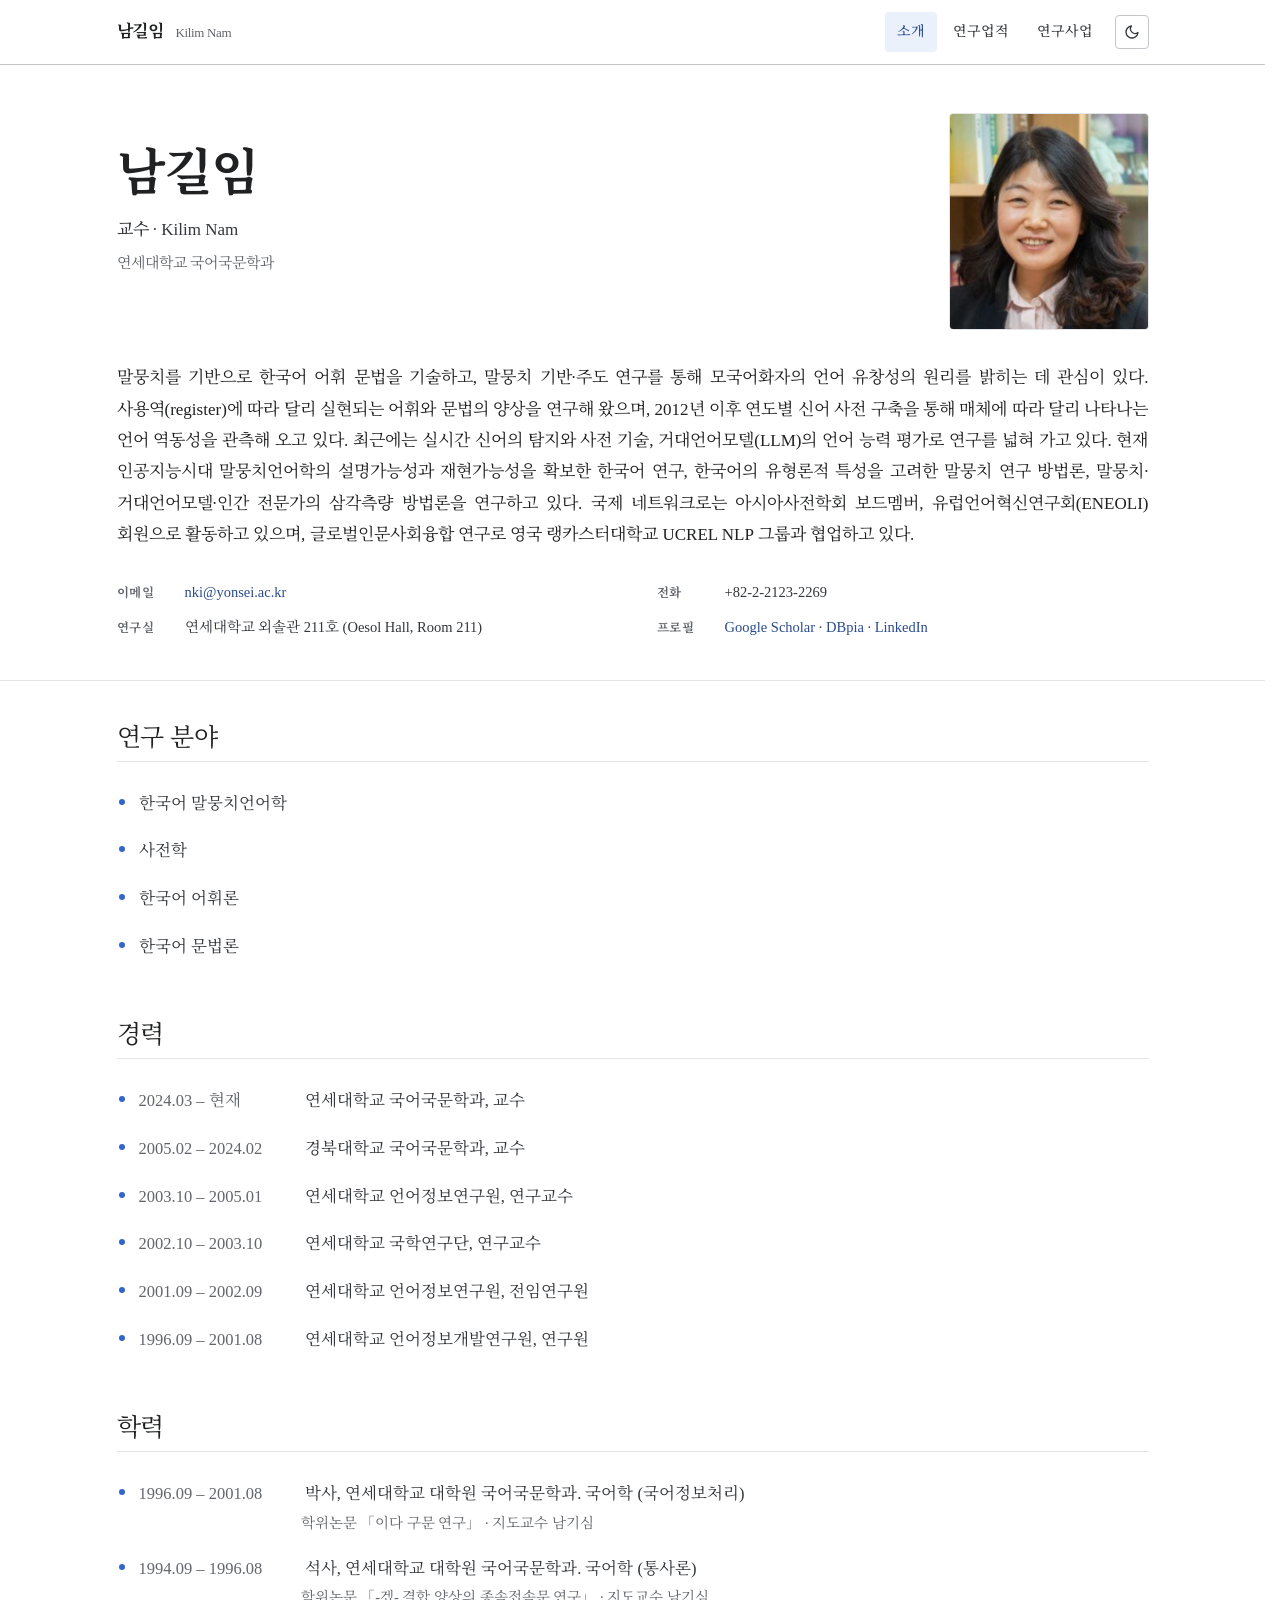
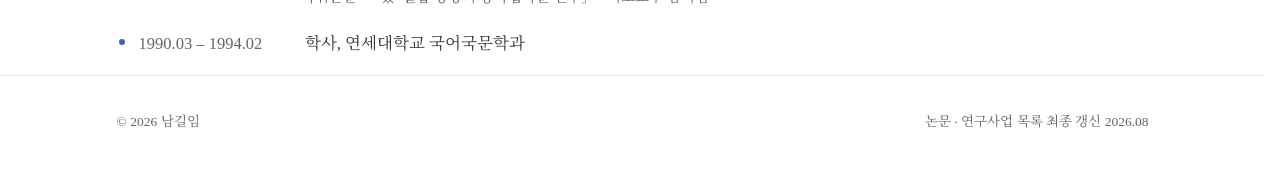
==== index.html @ ce936faa "구분 부호 정리 - 갈래 필터: J/C/B 뒤의 줄표를 콜론으로 - 학력: 학과와 전공 사이 줄표를 마침표로  Co-Authored-By: Claude Opus 5 <noreply" ====
<!DOCTYPE html>
<html lang="ko">
<head>
<meta charset="utf-8">
<meta name="viewport" content="width=device-width, initial-scale=1">
<title>남길임 | 말뭉치언어학 · 사전학</title>
<meta name="description" content="남길임 — 연세대학교 국어국문학과 교수. 한국어 말뭉치언어학, 사전학, 한국어 어휘론, 한국어 문법론. 학술논문·연구사업 목록.">
<link rel="preconnect" href="https://fonts.googleapis.com">
<link rel="preconnect" href="https://fonts.gstatic.com" crossorigin>
<link href="https://fonts.googleapis.com/css2?family=Noto+Serif+KR:wght@400;500;700&display=swap" rel="stylesheet">
<link rel="stylesheet" href="assets/css/style.css">
<script>
  // 저장된 테마를 그리기 전에 적용해 깜빡임을 막는다
  try { var t = localStorage.getItem('theme'); if (t) document.documentElement.setAttribute('data-theme', t); } catch (e) {}
</script>
</head>
<body>
<a class="skip" href="#main">본문 바로가기</a>

<header class="topbar">
  <div class="wrap topbar__inner">
    <a class="brand" href="index.html">남길임 <span>Kilim Nam</span></a>
    <nav class="nav">
      <a href="index.html" aria-current="page">소개</a>
      <a href="publications.html">연구업적</a>
      <a href="projects.html">연구사업</a>
      <button class="theme-btn" type="button" aria-label="밝은 화면 / 어두운 화면 전환">
        <svg class="icon-sun" viewBox="0 0 24 24" fill="none" stroke="currentColor" stroke-width="2" stroke-linecap="round"><circle cx="12" cy="12" r="4"/><path d="M12 2v2M12 20v2M4.9 4.9l1.4 1.4M17.7 17.7l1.4 1.4M2 12h2M20 12h2M4.9 19.1l1.4-1.4M17.7 6.3l1.4-1.4"/></svg>
        <svg class="icon-moon" viewBox="0 0 24 24" fill="none" stroke="currentColor" stroke-width="2" stroke-linecap="round" stroke-linejoin="round"><path d="M21 12.8A9 9 0 1 1 11.2 3a7 7 0 0 0 9.8 9.8z"/></svg>
      </button>
    </nav>
  </div>
</header>

<main id="main">

  <!-- ===================== 히어로 ===================== -->
  <section class="hero">
    <div class="wrap">

      <!-- 1행: 이름 · 소속 + 사진 -->
      <div class="hero__grid">
        <div>
          <h1>남길임</h1>
          <p class="hero__role">교수 &middot; Kilim Nam</p>
          <p class="hero__affil">연세대학교 국어국문학과</p>
        </div>
        <img class="portrait" src="assets/img/portrait.png" alt="남길임 교수" width="406" height="441">
      </div>

      <!-- 2행: 소개 -->
      <p class="hero__lede">
          말뭉치를 기반으로 한국어 어휘 문법을 기술하고, 말뭉치 기반·주도 연구를 통해
          모국어화자의 언어 유창성의 원리를 밝히는 데 관심이 있다. 사용역(register)에 따라
          달리 실현되는 어휘와 문법의 양상을 연구해 왔으며, 2012년 이후 연도별 신어 사전
          구축을 통해 매체에 따라 달리 나타나는 언어 역동성을 관측해 오고 있다. 최근에는
          실시간 신어의 탐지와 사전 기술, 거대언어모델(LLM)의 언어 능력 평가로 연구를
          넓혀 가고 있다. 현재 인공지능시대 말뭉치언어학의 설명가능성과 재현가능성을
          확보한 한국어 연구, 한국어의 유형론적 특성을 고려한 말뭉치 연구 방법론,
          말뭉치·거대언어모델·인간 전문가의 삼각측량 방법론을 연구하고 있다. 국제
          네트워크로는 아시아사전학회 보드멤버, 유럽언어혁신연구회(ENEOLI) 회원으로
          활동하고 있으며, 글로벌인문사회융합 연구로 영국 랭카스터대학교 UCREL NLP
        그룹과 협업하고 있다.
      </p>

      <!-- 3행: 연락처 -->
      <ul class="meta meta--wide">
        <li><span class="k">이메일</span><span class="v"><a href="mailto:nki@yonsei.ac.kr">nki@yonsei.ac.kr</a></span></li>
        <li><span class="k">전화</span><span class="v">+82-2-2123-2269</span></li>
        <li><span class="k">연구실</span><span class="v">연세대학교 외솔관 211호 (Oesol Hall, Room 211)</span></li>
        <li><span class="k">프로필</span><span class="v">
          <a href="https://scholar.google.com/citations?user=xwa19JQAAAAJ&amp;hl=ko" target="_blank" rel="noopener">Google Scholar</a> &middot;
          <a href="https://www.dbpia.co.kr/author/authorDetail?ancId=870739" target="_blank" rel="noopener">DBpia</a> &middot;
          <a href="https://www.linkedin.com/in/kilim-nam-742b8876/" target="_blank" rel="noopener">LinkedIn</a>
        </span></li>
      </ul>

    </div>
  </section>

  <!-- ===================== 연구 분야 ===================== -->
  <section class="section">
    <div class="wrap">
      <div class="section__head"><h2>연구 분야</h2></div>
      <ul class="bullets">
        <li>한국어 말뭉치언어학</li>
        <li>사전학</li>
        <li>한국어 어휘론</li>
        <li>한국어 문법론</li>
      </ul>
    </div>
  </section>

  <!-- ===================== 경력 ===================== -->
  <section class="section">
    <div class="wrap">
      <div class="section__head"><h2>경력</h2></div>
      <ul class="bullets bullets--range">
        <li><span class="yr">2024.03 – 현재</span> 연세대학교 국어국문학과, 교수</li>
        <li><span class="yr">2005.02 – 2024.02</span> 경북대학교 국어국문학과, 교수</li>
        <li><span class="yr">2003.10 – 2005.01</span> 연세대학교 언어정보연구원, 연구교수</li>
        <li><span class="yr">2002.10 – 2003.10</span> 연세대학교 국학연구단, 연구교수</li>
        <li><span class="yr">2001.09 – 2002.09</span> 연세대학교 언어정보연구원, 전임연구원</li>
        <li><span class="yr">1996.09 – 2001.08</span> 연세대학교 언어정보개발연구원, 연구원</li>
      </ul>
    </div>
  </section>

  <!-- ===================== 학력 ===================== -->
  <section class="section">
    <div class="wrap">
      <div class="section__head"><h2>학력</h2></div>
      <ul class="bullets bullets--range">
        <li>
          <span class="yr">1996.09 – 2001.08</span> 박사, 연세대학교 대학원 국어국문학과. 국어학 (국어정보처리)
          <span class="sub">학위논문 「이다 구문 연구」 · 지도교수 남기심</span>
        </li>
        <li>
          <span class="yr">1994.09 – 1996.08</span> 석사, 연세대학교 대학원 국어국문학과. 국어학 (통사론)
          <span class="sub">학위논문 「-겠- 결합 양상의 종속접속문 연구」 · 지도교수 남기심</span>
        </li>
        <li>
          <span class="yr">1990.03 – 1994.02</span> 학사, 연세대학교 국어국문학과
        </li>
      </ul>
    </div>
  </section>

</main>

<footer class="site-foot">
  <div class="wrap foot-row">
    <span>&copy; 2026 남길임</span>
    <span class="right">논문 · 연구사업 목록 최종 갱신 2026.08</span>
  </div>
</footer>

<script src="assets/js/data.js"></script>
<script src="assets/js/site.js"></script>
</body>
</html>
---- assets/css/style.css ----
/* ============================================================
   남길임 교수 홈페이지 — 스타일시트
   색상·간격은 아래 :root 변수만 고치면 사이트 전체에 반영됩니다.
   ============================================================ */

/* ---------- 색상 토큰 (기본: 흰 바탕) ----------
   시스템이 어두운 화면이어도 기본은 항상 흰 바탕입니다.
   오른쪽 위 버튼을 눌러야 어두운 화면으로 바뀝니다.               */
:root {
  --bg:          #FFFFFF;
  --bg-alt:      #F8F9FA;
  --surface:     #FFFFFF;
  --ink:         #202122;
  --ink-soft:    #33363A;
  --muted:       #62656A;
  --line:        #E3E5E8;
  --line-strong: #C3C7CC;
  --accent:      #36C;
  --accent-ink:  #2A4B8D;
  --accent-soft: #EAF1FB;
  --shadow:      none;

  /* 영문·숫자는 Times New Roman 계열, 한글은 본명조(Noto Serif KR) */
  --serif: "Times New Roman", Times, "Noto Serif KR", "Nanum Myeongjo", "Batang", serif;
  /* 필요할 때 쓸 수 있는 고딕 (현재는 사용하지 않음) */
  --sans:  "Noto Sans KR", -apple-system, "Segoe UI", "Malgun Gothic", sans-serif;

  --wrap: 1080px;
  --r: 4px;

  color-scheme: light;
}

/* ---------- 색상 토큰 (어두운 화면 — 버튼으로 전환) ---------- */
:root[data-theme="dark"] {
  --bg:          #16181A;
  --bg-alt:      #202325;
  --surface:     #1C1F21;
  --ink:         #E8EAED;
  --ink-soft:    #C9CDD2;
  --muted:       #9AA0A6;
  --line:        #2E3236;
  --line-strong: #444A50;
  --accent:      #8AB4F8;
  --accent-ink:  #A5C7FA;
  --accent-soft: #1E2A3A;
  --shadow:      none;
  color-scheme: dark;
}

/* ---------- 기본 ---------- */
* { box-sizing: border-box; }
html {
  scroll-behavior: smooth;
  scroll-padding-top: 84px;
  /* 내용이 짧은 페이지에도 스크롤바 자리를 남겨,
     페이지를 옮겨 다닐 때 본문 폭이 달라지지 않게 한다 */
  scrollbar-gutter: stable;
  overflow-y: scroll;
}

body {
  margin: 0;
  background: var(--bg);
  color: var(--ink);
  font-family: var(--serif);
  font-size: 17px;
  line-height: 1.8;
  word-break: keep-all;
  overflow-wrap: break-word;
}

a { color: var(--accent-ink); text-decoration: none; }
a:hover { text-decoration: underline; text-underline-offset: 3px; }

h1, h2, h3, h4 {
  font-family: var(--serif);
  font-weight: 700;
  line-height: 1.35;
  letter-spacing: -.02em;
  margin: 0;
}

.wrap { width: 100%; max-width: var(--wrap); margin: 0 auto; padding: 0 24px; }
.skip {
  position: absolute; left: -9999px; top: 0;
  background: var(--accent); color: #fff; padding: 10px 16px; border-radius: 0 0 8px 0; z-index: 99;
}
.skip:focus { left: 0; }

/* ---------- 상단 바 ---------- */
.topbar {
  position: sticky; top: 0; z-index: 50;
  background: var(--bg);
  border-bottom: 1px solid var(--line-strong);
}
.topbar__inner { display: flex; align-items: center; gap: 20px; height: 64px; }

.brand {
  font-family: var(--serif); font-weight: 700; font-size: 17px;
  letter-spacing: -.02em; color: var(--ink); white-space: nowrap;
}
.brand:hover { text-decoration: none; }
.brand span {
  color: var(--muted); font-family: var(--serif); font-weight: 400;
  font-size: 13px; margin-left: 8px;
}

.nav { margin-left: auto; display: flex; align-items: center; gap: 4px; }
.nav a {
  color: var(--ink-soft); font-size: 14px; font-weight: 500;
  padding: 7px 12px; border-radius: var(--r);
}
.nav a:hover { background: var(--bg-alt); text-decoration: none; color: var(--ink); }
.nav a[aria-current="page"] { color: var(--accent-ink); background: var(--accent-soft); }

.theme-btn {
  margin-left: 6px; width: 34px; height: 34px; flex: none;
  display: grid; place-items: center;
  border: 1px solid var(--line-strong); border-radius: var(--r);
  background: var(--surface); color: var(--ink-soft); cursor: pointer;
}
.theme-btn:hover { border-color: var(--line-strong); color: var(--ink); }
.theme-btn svg { width: 16px; height: 16px; }

/* 아이콘 표시 규칙: 누르면 바뀔 화면의 아이콘을 보여 준다 */
.icon-moon { display: block; }
.icon-sun  { display: none; }
:root[data-theme="dark"] .icon-moon { display: none; }
:root[data-theme="dark"] .icon-sun  { display: block; }

/* ---------- 히어로 ---------- */
.hero { padding: 48px 0 40px; border-bottom: 1px solid var(--line); }
/* 1행: 이름·소속과 사진을 나란히 */
.hero__grid {
  display: grid; grid-template-columns: 1fr 200px; gap: 40px;
  align-items: center; margin-bottom: 32px;
}

/* 논문·연구사업 페이지의 머리말 (세 페이지의 여백을 같게 맞춘다) */
.hero--sub { padding: 48px 0 28px; }
.hero--sub h1 { font-size: clamp(28px, 4vw, 38px); font-weight: 400; }
.hero--sub .section__sub { max-width: 62ch; }

.eyebrow {
  font-size: 12px; font-weight: 700; letter-spacing: .14em; text-transform: uppercase;
  color: var(--accent-ink); margin: 0 0 14px;
}
.hero h1 { font-size: clamp(34px, 5vw, 50px); margin-bottom: 8px; }
.hero__role { font-size: 17px; color: var(--ink-soft); margin: 0 0 4px; font-weight: 500; }
.hero__affil { font-size: 15px; color: var(--muted); margin: 0 0 26px; }
/* 첫머리 소개 문단 — 위키백과의 도입부처럼 장식 없이 본문으로 */
.hero__lede {
  font-size: 17px; color: var(--ink);
  margin: 0 0 28px; line-height: 1.85;
  text-align: justify; text-justify: inter-word;
}

.portrait {
  width: 100%; height: auto; display: block;
  border-radius: var(--r); background: var(--bg-alt);
  border: 1px solid var(--line); box-shadow: var(--shadow);
}
.portrait--empty {
  aspect-ratio: 4/5;
  display: grid; place-items: center; text-align: center;
  color: var(--muted); font-size: 13px; line-height: 1.7; padding: 16px;
}

.meta { list-style: none; margin: 20px 0 0; padding: 0; display: grid; gap: 9px; }
/* 본문 폭을 다 쓰는 연락처 — 넓은 화면에서는 두 칸으로 */
.meta--wide { margin-top: 0; grid-template-columns: repeat(2, minmax(0, 1fr)); gap: 9px 48px; }
@media (max-width: 760px) { .meta--wide { grid-template-columns: 1fr; } }
.meta li { display: flex; gap: 14px; font-size: 14.5px; align-items: baseline; }
.meta .k {
  flex: none; width: 54px; color: var(--muted); font-size: 12.5px;
  font-weight: 700; letter-spacing: .04em;
}
.meta .v { color: var(--ink-soft); }

/* ---------- 섹션 ----------
   위키백과처럼 제목 아래에 가로선을 그어 구획을 나눕니다. */
.section { padding: 40px 0 8px; }
.section--list { padding-top: 16px; }
.section__head {
  display: flex; align-items: baseline; gap: 16px;
  margin-bottom: 18px; padding-bottom: 6px;
  border-bottom: 1px solid var(--line);
}
.section__head h2 { font-size: 25px; font-weight: 400; letter-spacing: -.01em; }
.section__head .more { margin-left: auto; font-size: 14px; white-space: nowrap; }
.section__sub { color: var(--muted); font-size: 14.5px; margin: 8px 0 0; }

/* ---------- 목록 (연구 분야 등) ---------- */
.bullets { list-style: none; margin: 0; padding: 0; }
.bullets li {
  position: relative; padding: 9px 0 9px 22px;
  font-size: 16.5px; color: var(--ink-soft);
}
.bullets li::before {
  content: ""; position: absolute; left: 2px; top: 19px;
  width: 6px; height: 6px; border-radius: 50%; background: var(--accent);
}
.bullets .yr {
  display: inline-block; min-width: 74px; margin-right: 6px;
  color: var(--muted); font-variant-numeric: tabular-nums;
}
/* 기간(시작 – 종료)을 적는 목록은 연도 칸을 넓게 */
.bullets--range .yr { min-width: 156px; }
/* 학위논문·지도교수처럼 한 단계 아래 정보 */
.bullets .sub {
  display: block; margin-left: 162px; margin-top: 1px;
  font-size: 14.5px; color: var(--muted);
}
@media (max-width: 700px) {
  .bullets--range .yr { display: block; min-width: 0; margin-right: 0; }
  .bullets .sub { margin-left: 0; }
}

/* ---------- 논문 목록 ---------- */
.pub-year {
  display: flex; align-items: center; gap: 14px;
  margin: 34px 0 8px; font-family: var(--serif); font-weight: 400;
  font-size: 20px; letter-spacing: -.02em; font-variant-numeric: tabular-nums;
}
.pub-year::after { content: ""; flex: 1; height: 1px; background: var(--line); }
.pub-year .n {
  font-family: var(--serif); font-size: 12px; font-weight: 500;
  color: var(--muted); letter-spacing: 0; order: 3;
}

.pub-list { list-style: none; margin: 0; padding: 0; }
.pub {
  padding: 12px 12px; margin: 0 -12px; border-radius: var(--r);
}
.pub:hover { background: var(--bg-alt); }
.pub__title { font-weight: 500; color: var(--ink); line-height: 1.6; }
.pub__meta { font-size: 14px; color: var(--muted); margin-top: 3px; }
/* 원제/역제, 공동저자처럼 한 단계 아래 정보 */
.pub__alt { font-size: 13.5px; color: var(--muted); margin-top: 2px; opacity: .85; }
.pub__meta .venue { color: var(--ink-soft); font-style: italic; }
/* 본인 이름 강조 — 태그 색과 겹치지 않게 하늘색으로 통일 */
mark.me { background: none; color: #1B7FBF; font-weight: 700; }
:root[data-theme="dark"] mark.me { color: #6FC3F0; }
mark.hit {
  background: color-mix(in srgb, var(--accent) 24%, transparent);
  color: inherit; border-radius: 3px; padding: 0 2px;
}

.tag {
  display: inline-block; font-size: 11px; font-weight: 700; letter-spacing: .06em;
  padding: 1px 7px; border-radius: 3px; vertical-align: 3px; margin-left: 7px;
  border: 1px solid transparent; white-space: nowrap;
}
/* 갈래: J = 학술지(남색), C = 학술대회(보라), B = 저역서(분홍) */
.tag--j    { background: #E8EEFA; color: #24408A; border-color: #C3D2F0; }
.tag--c    { background: #F3EAFB; color: #5B2C86; border-color: #DFC9F0; }
.tag--b    { background: #FBE9EF; color: #8A2B4D; border-color: #F0C9D8; }
/* 발표 지역: 국내(초록), 국외(주황) */
.tag--dom  { background: #E7F3EC; color: #1F5B39; border-color: #C6E2D1; }
.tag--intl { background: #FCEFE1; color: #8A4B15; border-color: #F0D5B8; }

:root[data-theme="dark"] .tag--j    { background: #1B2540; color: #A8C2F5; border-color: #2F406B; }
:root[data-theme="dark"] .tag--c    { background: #2A1E3A; color: #CFAEEB; border-color: #43305C; }
:root[data-theme="dark"] .tag--b    { background: #331A24; color: #EDA9C0; border-color: #562C3D; }
:root[data-theme="dark"] .tag--dom  { background: #172C21; color: #9CD6B4; border-color: #274A36; }
:root[data-theme="dark"] .tag--intl { background: #33230F; color: #E8B67E; border-color: #543A1B; }

/* ---------- 필터 바 ---------- */
.filters {
  position: sticky; top: 64px; z-index: 20;
  background: var(--bg);
  padding: 16px 0 14px; border-bottom: 1px solid var(--line); margin-bottom: 4px;
}
.filters__row { display: flex; gap: 12px; align-items: center; flex-wrap: wrap; }
.search {
  flex: 1 1 240px; display: flex; align-items: center; gap: 10px;
  background: var(--surface); border: 1px solid var(--line);
  border-radius: var(--r); padding: 0 14px; height: 40px;
}
.search:focus-within { border-color: var(--accent); box-shadow: 0 0 0 3px var(--accent-soft); }
.search svg { width: 16px; height: 16px; flex: none; color: var(--muted); }
.search input {
  flex: 1; border: 0; background: none; outline: none;
  font-family: var(--serif); font-size: 15px; color: var(--ink); min-width: 0;
}
select.pill {
  height: 40px; padding: 0 36px 0 14px; border-radius: var(--r);
  border: 1px solid var(--line); background-color: var(--surface); color: var(--ink);
  font-family: var(--serif); font-size: 14px; cursor: pointer; appearance: none;
  background-image:
    linear-gradient(45deg, transparent 50%, currentColor 50%),
    linear-gradient(135deg, currentColor 50%, transparent 50%);
  background-position: calc(100% - 19px) 19px, calc(100% - 14px) 19px;
  background-size: 5px 5px, 5px 5px;
  background-repeat: no-repeat;
}
select.pill:focus { outline: none; border-color: var(--accent); box-shadow: 0 0 0 3px var(--accent-soft); }
/* 펼친 목록의 글자 크기·서체를 항목마다 다르지 않게 고정 */
select.pill option {
  font-family: var(--serif);
  font-size: 14px;
  background: var(--surface);
  color: var(--ink);
}
.count { font-size: 13.5px; color: var(--muted); white-space: nowrap; }
.count b { color: var(--ink); font-variant-numeric: tabular-nums; }
.linkbtn {
  border: 0; background: none; color: var(--accent-ink);
  font: inherit; font-size: 13.5px; cursor: pointer; padding: 0;
}
.linkbtn:hover { text-decoration: underline; }
.linkbtn[hidden] { display: none; }

/* ---------- 연도 히스토그램 ---------- */
.histo { display: flex; align-items: flex-end; gap: 3px; height: 104px; margin-top: 16px; }
.histo button {
  flex: 1; min-width: 0; border: 0; padding: 0; cursor: pointer;
  background: var(--line-strong); border-radius: 3px 3px 0 0;
  transition: background .15s;
}
.histo button:hover { background: var(--accent); }
.histo button.on { background: var(--accent); }
.histo-axis {
  display: flex; justify-content: space-between;
  font-size: 11px; color: var(--muted); margin-top: 5px; font-variant-numeric: tabular-nums;
}

/* ---------- 사업 목록 ---------- */
.proj-list { list-style: none; margin: 0; padding: 0; }
.proj {
  display: grid; grid-template-columns: 168px 1fr; gap: 24px;
  align-items: baseline; padding: 17px 12px; margin: 0 -12px;
  border-bottom: 1px solid var(--line); border-radius: var(--r);
}
.proj:hover { background: var(--bg-alt); }
.proj__period {
  font-size: 13px; color: var(--muted); white-space: nowrap;
  font-variant-numeric: tabular-nums;
}
.proj__name { font-weight: 500; line-height: 1.6; }
.proj__funder { font-size: 13.5px; color: var(--muted); margin-top: 3px; }

/* 아직 채우지 않은 자리 표시 */
.todo {
  border-bottom: 1px dashed var(--line-strong);
  color: var(--muted); font-style: italic;
}
.badge-now {
  display: inline-block; font-size: 11px; font-weight: 700; letter-spacing: .04em;
  background: var(--accent); color: var(--bg); padding: 1px 7px; border-radius: 5px; margin-left: 8px;
}

.empty { padding: 56px 0; text-align: center; color: var(--muted); }

/* ---------- 각주 · 푸터 ---------- */
.note {
  font-size: 13px; color: var(--muted); background: var(--bg-alt);
  border: 1px solid var(--line); border-radius: var(--r);
  padding: 14px 18px; margin-top: 30px; line-height: 1.7;
}
.site-foot {
  border-top: 1px solid var(--line); padding: 34px 0 56px;
  font-size: 13.5px; color: var(--muted);
  display: flex; gap: 18px; flex-wrap: wrap; align-items: center;
}
.site-foot .right { margin-left: auto; }
.foot-row { display: flex; gap: 18px; flex-wrap: wrap; align-items: center; width: 100%; }

/* ---------- 반응형 ---------- */
@media (max-width: 820px) {
  .hero { padding: 44px 0 36px; }
  .hero__grid { grid-template-columns: 1fr; gap: 30px; }
  .portrait { max-width: 180px; }
  .news li { grid-template-columns: 1fr; gap: 2px; }
  .proj { grid-template-columns: 1fr; gap: 4px; }
  .brand span { display: none; }
  .nav a { padding: 7px 9px; font-size: 13.5px; }
  .section { padding: 44px 0; }
  .filters { position: static; }
  html { scroll-padding-top: 20px; }
}
@media (max-width: 560px) {
  .topbar__inner { height: 58px; gap: 8px; }
  .nav { gap: 0; }
  .histo { height: 72px; }
}

@media print {
  .topbar, .filters, .theme-btn, .site-foot, .histo, .histo-axis { display: none !important; }
  body { background: #fff; color: #000; }
  .section { border: 0; padding: 12px 0; }
}
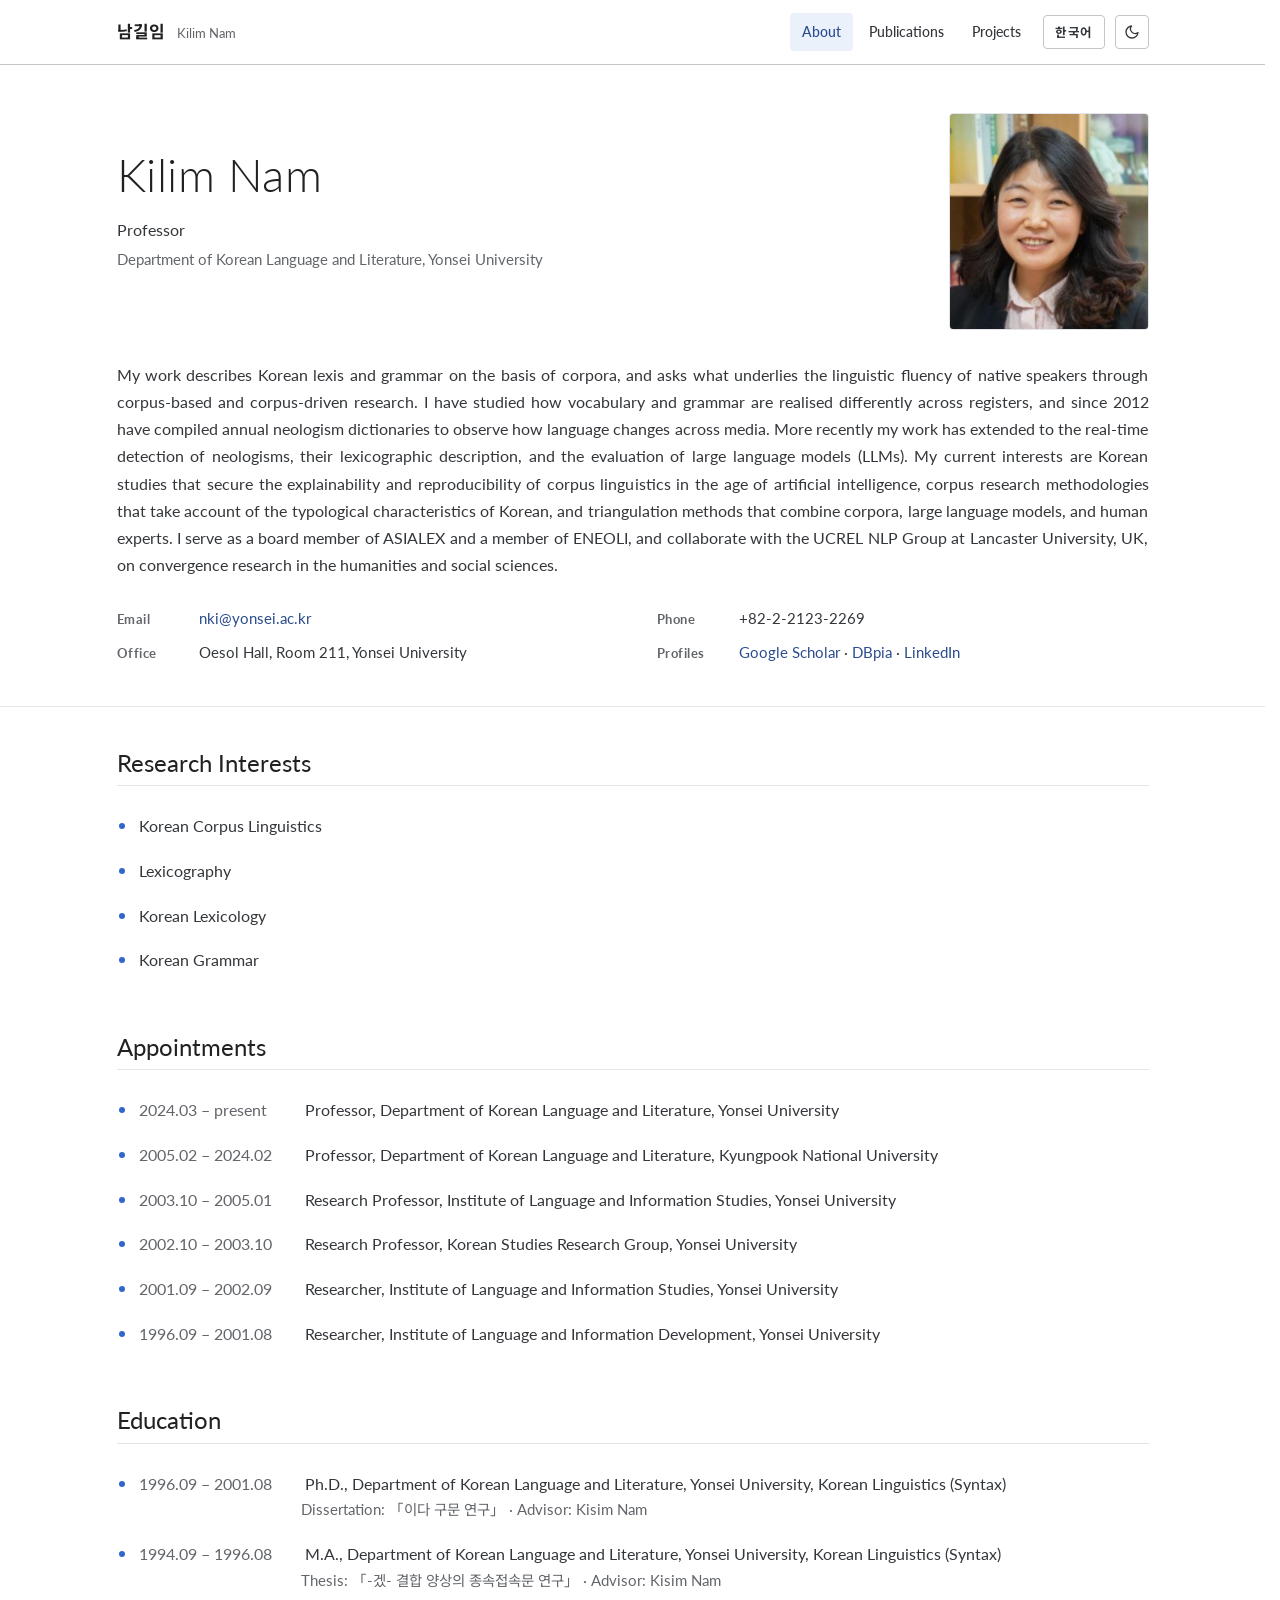
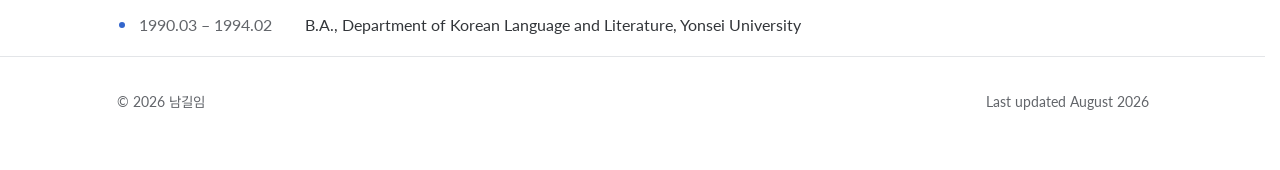
==== commit af44da64: "글꼴 교체, 소개 한/영 전환, 표기 정리 - 글꼴: Times New Roman + 본명조 → Lato + 본고딕, 제목은 라이트 웨이트 - 소개 페이지 한국어/English 전" ====
--- a/index.html
+++ b/index.html
@@ -1,5 +1,5 @@
 <!DOCTYPE html>
-<html lang="ko">
+<html lang="en" data-lang="en">
 <head>
 <meta charset="utf-8">
 <meta name="viewport" content="width=device-width, initial-scale=1">
@@ -7,11 +7,14 @@
 <meta name="description" content="남길임 — 연세대학교 국어국문학과 교수. 한국어 말뭉치언어학, 사전학, 한국어 어휘론, 한국어 문법론. 학술논문·연구사업 목록.">
 <link rel="preconnect" href="https://fonts.googleapis.com">
 <link rel="preconnect" href="https://fonts.gstatic.com" crossorigin>
-<link href="https://fonts.googleapis.com/css2?family=Noto+Serif+KR:wght@400;500;700&display=swap" rel="stylesheet">
+<link href="https://fonts.googleapis.com/css2?family=Lato:wght@300;400;700&family=Noto+Sans+KR:wght@300;400;500;700&display=swap" rel="stylesheet">
 <link rel="stylesheet" href="assets/css/style.css">
 <script>
-  // 저장된 테마를 그리기 전에 적용해 깜빡임을 막는다
-  try { var t = localStorage.getItem('theme'); if (t) document.documentElement.setAttribute('data-theme', t); } catch (e) {}
+  // 저장해 둔 화면 모드와 언어를 그리기 전에 적용해 깜빡임을 막는다
+  try {
+    var t = localStorage.getItem('theme'); if (t) document.documentElement.setAttribute('data-theme', t);
+    var l = localStorage.getItem("lang") || "en"; document.documentElement.setAttribute("data-lang", l); document.documentElement.lang = l;
+  } catch (e) {}
 </script>
 </head>
 <body>
@@ -21,9 +24,10 @@
   <div class="wrap topbar__inner">
     <a class="brand" href="index.html">남길임 <span>Kilim Nam</span></a>
     <nav class="nav">
-      <a href="index.html" aria-current="page">소개</a>
-      <a href="publications.html">연구업적</a>
-      <a href="projects.html">연구사업</a>
+      <a href="index.html" aria-current="page"><span class="ko">소개</span><span class="en">About</span></a>
+      <a href="publications.html"><span class="ko">연구업적</span><span class="en">Publications</span></a>
+      <a href="projects.html"><span class="ko">연구사업</span><span class="en">Projects</span></a>
+      <button class="lang-btn" type="button" aria-label="한국어로 보기">한국어</button>
       <button class="theme-btn" type="button" aria-label="밝은 화면 / 어두운 화면 전환">
         <svg class="icon-sun" viewBox="0 0 24 24" fill="none" stroke="currentColor" stroke-width="2" stroke-linecap="round"><circle cx="12" cy="12" r="4"/><path d="M12 2v2M12 20v2M4.9 4.9l1.4 1.4M17.7 17.7l1.4 1.4M2 12h2M20 12h2M4.9 19.1l1.4-1.4M17.7 6.3l1.4-1.4"/></svg>
         <svg class="icon-moon" viewBox="0 0 24 24" fill="none" stroke="currentColor" stroke-width="2" stroke-linecap="round" stroke-linejoin="round"><path d="M21 12.8A9 9 0 1 1 11.2 3a7 7 0 0 0 9.8 9.8z"/></svg>
@@ -41,38 +45,75 @@
       <!-- 1행: 이름 · 소속 + 사진 -->
       <div class="hero__grid">
         <div>
-          <h1>남길임</h1>
-          <p class="hero__role">교수 &middot; Kilim Nam</p>
-          <p class="hero__affil">연세대학교 국어국문학과</p>
+          <h1><span class="ko">남길임</span><span class="en">Kilim Nam</span></h1>
+          <p class="hero__role">
+            <span class="ko">교수 &middot; Kilim Nam</span>
+            <span class="en">Professor</span>
+          </p>
+          <p class="hero__affil">
+            <span class="ko">연세대학교 국어국문학과</span>
+            <span class="en">Department of Korean Language and Literature, Yonsei University</span>
+          </p>
         </div>
         <img class="portrait" src="assets/img/portrait.png" alt="남길임 교수" width="406" height="441">
       </div>
 
       <!-- 2행: 소개 -->
-      <p class="hero__lede">
-          말뭉치를 기반으로 한국어 어휘 문법을 기술하고, 말뭉치 기반·주도 연구를 통해
-          모국어화자의 언어 유창성의 원리를 밝히는 데 관심이 있다. 사용역(register)에 따라
-          달리 실현되는 어휘와 문법의 양상을 연구해 왔으며, 2012년 이후 연도별 신어 사전
-          구축을 통해 매체에 따라 달리 나타나는 언어 역동성을 관측해 오고 있다. 최근에는
-          실시간 신어의 탐지와 사전 기술, 거대언어모델(LLM)의 언어 능력 평가로 연구를
-          넓혀 가고 있다. 현재 인공지능시대 말뭉치언어학의 설명가능성과 재현가능성을
-          확보한 한국어 연구, 한국어의 유형론적 특성을 고려한 말뭉치 연구 방법론,
-          말뭉치·거대언어모델·인간 전문가의 삼각측량 방법론을 연구하고 있다. 국제
-          네트워크로는 아시아사전학회 보드멤버, 유럽언어혁신연구회(ENEOLI) 회원으로
-          활동하고 있으며, 글로벌인문사회융합 연구로 영국 랭카스터대학교 UCREL NLP
+      <p class="hero__lede ko">
+        말뭉치를 기반으로 한국어 어휘 문법을 기술하고, 말뭉치 기반·주도 연구를 통해
+        모국어화자의 언어 유창성의 원리를 밝히는 데 관심이 있다. 사용역(register)에 따라
+        달리 실현되는 어휘와 문법의 양상을 연구해 왔으며, 2012년 이후 연도별 신어 사전
+        구축을 통해 매체에 따라 달리 나타나는 언어 역동성을 관측해 오고 있다. 최근에는
+        실시간 신어의 탐지와 사전 기술, 거대언어모델(LLM)의 언어 능력 평가로 연구를
+        넓혀 가고 있다. 현재 인공지능시대 말뭉치언어학의 설명가능성과 재현가능성을
+        확보한 한국어 연구, 한국어의 유형론적 특성을 고려한 말뭉치 연구 방법론,
+        말뭉치·거대언어모델·인간 전문가의 삼각측량 방법론을 연구하고 있다. 국제
+        네트워크로는 아시아사전학회 보드멤버, 유럽언어혁신연구회(ENEOLI) 회원으로
+        활동하고 있으며, 글로벌인문사회융합 연구로 영국 랭카스터대학교 UCREL NLP
         그룹과 협업하고 있다.
       </p>
+      <p class="hero__lede en">
+        My work describes Korean lexis and grammar on the basis of corpora, and asks what
+        underlies the linguistic fluency of native speakers through corpus-based and
+        corpus-driven research. I have studied how vocabulary and grammar are realised
+        differently across registers, and since 2012 have compiled annual neologism
+        dictionaries to observe how language changes across media. More recently my work
+        has extended to the real-time detection of neologisms, their lexicographic
+        description, and the evaluation of large language models (LLMs). My current
+        interests are Korean studies that secure the explainability and reproducibility of
+        corpus linguistics in the age of artificial intelligence, corpus research
+        methodologies that take account of the typological characteristics of Korean, and
+        triangulation methods that combine corpora, large language models, and human
+        experts. I serve as a board member of ASIALEX and a member of ENEOLI, and
+        collaborate with the UCREL NLP Group at Lancaster University, UK, on convergence
+        research in the humanities and social sciences.
+      </p>
 
       <!-- 3행: 연락처 -->
       <ul class="meta meta--wide">
-        <li><span class="k">이메일</span><span class="v"><a href="mailto:nki@yonsei.ac.kr">nki@yonsei.ac.kr</a></span></li>
-        <li><span class="k">전화</span><span class="v">+82-2-2123-2269</span></li>
-        <li><span class="k">연구실</span><span class="v">연세대학교 외솔관 211호 (Oesol Hall, Room 211)</span></li>
-        <li><span class="k">프로필</span><span class="v">
-          <a href="https://scholar.google.com/citations?user=xwa19JQAAAAJ&amp;hl=ko" target="_blank" rel="noopener">Google Scholar</a> &middot;
-          <a href="https://www.dbpia.co.kr/author/authorDetail?ancId=870739" target="_blank" rel="noopener">DBpia</a> &middot;
-          <a href="https://www.linkedin.com/in/kilim-nam-742b8876/" target="_blank" rel="noopener">LinkedIn</a>
-        </span></li>
+        <li>
+          <span class="k"><span class="ko">이메일</span><span class="en">Email</span></span>
+          <span class="v"><a href="mailto:nki@yonsei.ac.kr">nki@yonsei.ac.kr</a></span>
+        </li>
+        <li>
+          <span class="k"><span class="ko">전화</span><span class="en">Phone</span></span>
+          <span class="v">+82-2-2123-2269</span>
+        </li>
+        <li>
+          <span class="k"><span class="ko">연구실</span><span class="en">Office</span></span>
+          <span class="v">
+            <span class="ko">연세대학교 외솔관 211호 (Oesol Hall, Room 211)</span>
+            <span class="en">Oesol Hall, Room 211, Yonsei University</span>
+          </span>
+        </li>
+        <li>
+          <span class="k"><span class="ko">프로필</span><span class="en">Profiles</span></span>
+          <span class="v">
+            <a href="https://scholar.google.com/citations?user=xwa19JQAAAAJ&amp;hl=ko" target="_blank" rel="noopener">Google Scholar</a> &middot;
+            <a href="https://www.dbpia.co.kr/author/authorDetail?ancId=870739" target="_blank" rel="noopener">DBpia</a> &middot;
+            <a href="https://www.linkedin.com/in/kilim-nam-742b8876/" target="_blank" rel="noopener">LinkedIn</a>
+          </span>
+        </li>
       </ul>
 
     </div>
@@ -81,12 +122,14 @@
   <!-- ===================== 연구 분야 ===================== -->
   <section class="section">
     <div class="wrap">
-      <div class="section__head"><h2>연구 분야</h2></div>
+      <div class="section__head">
+        <h2><span class="ko">연구 분야</span><span class="en">Research Interests</span></h2>
+      </div>
       <ul class="bullets">
-        <li>한국어 말뭉치언어학</li>
-        <li>사전학</li>
-        <li>한국어 어휘론</li>
-        <li>한국어 문법론</li>
+        <li><span class="ko">한국어 말뭉치언어학</span><span class="en">Korean Corpus Linguistics</span></li>
+        <li><span class="ko">사전학</span><span class="en">Lexicography</span></li>
+        <li><span class="ko">한국어 어휘론</span><span class="en">Korean Lexicology</span></li>
+        <li><span class="ko">한국어 문법론</span><span class="en">Korean Grammar</span></li>
       </ul>
     </div>
   </section>
@@ -94,14 +137,40 @@
   <!-- ===================== 경력 ===================== -->
   <section class="section">
     <div class="wrap">
-      <div class="section__head"><h2>경력</h2></div>
+      <div class="section__head">
+        <h2><span class="ko">경력</span><span class="en">Appointments</span></h2>
+      </div>
       <ul class="bullets bullets--range">
-        <li><span class="yr">2024.03 – 현재</span> 연세대학교 국어국문학과, 교수</li>
-        <li><span class="yr">2005.02 – 2024.02</span> 경북대학교 국어국문학과, 교수</li>
-        <li><span class="yr">2003.10 – 2005.01</span> 연세대학교 언어정보연구원, 연구교수</li>
-        <li><span class="yr">2002.10 – 2003.10</span> 연세대학교 국학연구단, 연구교수</li>
-        <li><span class="yr">2001.09 – 2002.09</span> 연세대학교 언어정보연구원, 전임연구원</li>
-        <li><span class="yr">1996.09 – 2001.08</span> 연세대학교 언어정보개발연구원, 연구원</li>
+        <li>
+          <span class="yr">2024.03 <span class="ko">– 현재</span><span class="en">– present</span></span>
+          <span class="ko">연세대학교 국어국문학과, 교수</span>
+          <span class="en">Professor, Department of Korean Language and Literature, Yonsei University</span>
+        </li>
+        <li>
+          <span class="yr">2005.02 – 2024.02</span>
+          <span class="ko">경북대학교 국어국문학과, 교수</span>
+          <span class="en">Professor, Department of Korean Language and Literature, Kyungpook National University</span>
+        </li>
+        <li>
+          <span class="yr">2003.10 – 2005.01</span>
+          <span class="ko">연세대학교 언어정보연구원, 연구교수</span>
+          <span class="en">Research Professor, Institute of Language and Information Studies, Yonsei University</span>
+        </li>
+        <li>
+          <span class="yr">2002.10 – 2003.10</span>
+          <span class="ko">연세대학교 국학연구단, 연구교수</span>
+          <span class="en">Research Professor, Korean Studies Research Group, Yonsei University</span>
+        </li>
+        <li>
+          <span class="yr">2001.09 – 2002.09</span>
+          <span class="ko">연세대학교 언어정보연구원, 전임연구원</span>
+          <span class="en">Researcher, Institute of Language and Information Studies, Yonsei University</span>
+        </li>
+        <li>
+          <span class="yr">1996.09 – 2001.08</span>
+          <span class="ko">연세대학교 언어정보개발연구원, 연구원</span>
+          <span class="en">Researcher, Institute of Language and Information Development, Yonsei University</span>
+        </li>
       </ul>
     </div>
   </section>
@@ -109,18 +178,32 @@
   <!-- ===================== 학력 ===================== -->
   <section class="section">
     <div class="wrap">
-      <div class="section__head"><h2>학력</h2></div>
+      <div class="section__head">
+        <h2><span class="ko">학력</span><span class="en">Education</span></h2>
+      </div>
       <ul class="bullets bullets--range">
         <li>
-          <span class="yr">1996.09 – 2001.08</span> 박사, 연세대학교 대학원 국어국문학과. 국어학 (국어정보처리)
-          <span class="sub">학위논문 「이다 구문 연구」 · 지도교수 남기심</span>
-        </li>
-        <li>
-          <span class="yr">1994.09 – 1996.08</span> 석사, 연세대학교 대학원 국어국문학과. 국어학 (통사론)
-          <span class="sub">학위논문 「-겠- 결합 양상의 종속접속문 연구」 · 지도교수 남기심</span>
-        </li>
-        <li>
-          <span class="yr">1990.03 – 1994.02</span> 학사, 연세대학교 국어국문학과
+          <span class="yr">1996.09 – 2001.08</span>
+          <span class="ko">박사, 연세대학교 대학원 국어국문학과, 국어학 (통사론)</span>
+          <span class="en">Ph.D., Department of Korean Language and Literature, Yonsei University, Korean Linguistics (Syntax)</span>
+          <span class="sub">
+            <span class="ko">학위논문 「이다 구문 연구」 · 지도교수 남기심</span>
+            <span class="en">Dissertation: 「이다 구문 연구」 · Advisor: Kisim Nam</span>
+          </span>
+        </li>
+        <li>
+          <span class="yr">1994.09 – 1996.08</span>
+          <span class="ko">석사, 연세대학교 대학원 국어국문학과, 국어학 (통사론)</span>
+          <span class="en">M.A., Department of Korean Language and Literature, Yonsei University, Korean Linguistics (Syntax)</span>
+          <span class="sub">
+            <span class="ko">학위논문 「-겠- 결합 양상의 종속접속문 연구」 · 지도교수 남기심</span>
+            <span class="en">Thesis: 「-겠- 결합 양상의 종속접속문 연구」 · Advisor: Kisim Nam</span>
+          </span>
+        </li>
+        <li>
+          <span class="yr">1990.03 – 1994.02</span>
+          <span class="ko">학사, 연세대학교 국어국문학과</span>
+          <span class="en">B.A., Department of Korean Language and Literature, Yonsei University</span>
         </li>
       </ul>
     </div>
@@ -131,7 +214,10 @@
 <footer class="site-foot">
   <div class="wrap foot-row">
     <span>&copy; 2026 남길임</span>
-    <span class="right">논문 · 연구사업 목록 최종 갱신 2026.08</span>
+    <span class="right">
+      <span class="ko">논문 · 연구사업 목록 최종 갱신 2026.08</span>
+      <span class="en">Last updated August 2026</span>
+    </span>
   </div>
 </footer>
 
--- a/assets/css/style.css
+++ b/assets/css/style.css
@@ -20,10 +20,9 @@
   --accent-soft: #EAF1FB;
   --shadow:      none;
 
-  /* 영문·숫자는 Times New Roman 계열, 한글은 본명조(Noto Serif KR) */
-  --serif: "Times New Roman", Times, "Noto Serif KR", "Nanum Myeongjo", "Batang", serif;
-  /* 필요할 때 쓸 수 있는 고딕 (현재는 사용하지 않음) */
-  --sans:  "Noto Sans KR", -apple-system, "Segoe UI", "Malgun Gothic", sans-serif;
+  /* 영문은 Lato, 한글은 본고딕(Noto Sans KR).
+     앞에 적은 폰트에 없는 글자는 자동으로 뒤 폰트가 받는다. */
+  --font: "Lato", "Noto Sans KR", -apple-system, "Segoe UI", "Malgun Gothic", sans-serif;
 
   --wrap: 1080px;
   --r: 4px;
@@ -63,9 +62,9 @@
   margin: 0;
   background: var(--bg);
   color: var(--ink);
-  font-family: var(--serif);
-  font-size: 17px;
-  line-height: 1.8;
+  font-family: var(--font);
+  font-size: 16px;
+  line-height: 1.72;
   word-break: keep-all;
   overflow-wrap: break-word;
 }
@@ -74,10 +73,10 @@
 a:hover { text-decoration: underline; text-underline-offset: 3px; }
 
 h1, h2, h3, h4 {
-  font-family: var(--serif);
-  font-weight: 700;
+  font-family: var(--font);
+  font-weight: 400;
   line-height: 1.35;
-  letter-spacing: -.02em;
+  letter-spacing: 0;
   margin: 0;
 }
 
@@ -97,12 +96,12 @@
 .topbar__inner { display: flex; align-items: center; gap: 20px; height: 64px; }
 
 .brand {
-  font-family: var(--serif); font-weight: 700; font-size: 17px;
-  letter-spacing: -.02em; color: var(--ink); white-space: nowrap;
+  font-family: var(--font); font-weight: 700; font-size: 17px;
+  letter-spacing: 0; color: var(--ink); white-space: nowrap;
 }
 .brand:hover { text-decoration: none; }
 .brand span {
-  color: var(--muted); font-family: var(--serif); font-weight: 400;
+  color: var(--muted); font-family: var(--font); font-weight: 400;
   font-size: 13px; margin-left: 8px;
 }
 
@@ -122,6 +121,20 @@
 }
 .theme-btn:hover { border-color: var(--line-strong); color: var(--ink); }
 .theme-btn svg { width: 16px; height: 16px; }
+
+/* ---------- 한국어 / English 전환 (소개 페이지) ----------
+   같은 자리에 두 언어를 넣어 두고, 지금 언어에 맞는 쪽만 보여 준다. */
+.lang-btn {
+  margin-left: 6px; height: 34px; padding: 0 11px; flex: none;
+  border: 1px solid var(--line-strong); border-radius: var(--r);
+  background: var(--surface); color: var(--ink-soft); cursor: pointer;
+  font-family: var(--font); font-size: 12.5px; font-weight: 700; letter-spacing: .04em;
+}
+.lang-btn:hover { color: var(--ink); background: var(--bg-alt); }
+
+.en { display: none; }
+:root[data-lang="en"] .en { display: revert; }
+:root[data-lang="en"] .ko { display: none; }
 
 /* 아이콘 표시 규칙: 누르면 바뀔 화면의 아이콘을 보여 준다 */
 .icon-moon { display: block; }
@@ -139,20 +152,20 @@
 
 /* 논문·연구사업 페이지의 머리말 (세 페이지의 여백을 같게 맞춘다) */
 .hero--sub { padding: 48px 0 28px; }
-.hero--sub h1 { font-size: clamp(28px, 4vw, 38px); font-weight: 400; }
+.hero--sub h1 { font-size: clamp(26px, 4vw, 34px); font-weight: 300; letter-spacing: .5px; }
 .hero--sub .section__sub { max-width: 62ch; }
 
 .eyebrow {
   font-size: 12px; font-weight: 700; letter-spacing: .14em; text-transform: uppercase;
   color: var(--accent-ink); margin: 0 0 14px;
 }
-.hero h1 { font-size: clamp(34px, 5vw, 50px); margin-bottom: 8px; }
-.hero__role { font-size: 17px; color: var(--ink-soft); margin: 0 0 4px; font-weight: 500; }
+.hero h1 { font-size: clamp(34px, 5vw, 46px); font-weight: 300; letter-spacing: .5px; margin-bottom: 10px; }
+.hero__role { font-size: 16px; color: var(--ink-soft); margin: 0 0 4px; font-weight: 400; }
 .hero__affil { font-size: 15px; color: var(--muted); margin: 0 0 26px; }
 /* 첫머리 소개 문단 — 위키백과의 도입부처럼 장식 없이 본문으로 */
 .hero__lede {
-  font-size: 17px; color: var(--ink);
-  margin: 0 0 28px; line-height: 1.85;
+  font-size: 15.5px; color: var(--ink-soft);
+  margin: 0 0 28px; line-height: 1.75;
   text-align: justify; text-justify: inter-word;
 }
 
@@ -173,7 +186,7 @@
 @media (max-width: 760px) { .meta--wide { grid-template-columns: 1fr; } }
 .meta li { display: flex; gap: 14px; font-size: 14.5px; align-items: baseline; }
 .meta .k {
-  flex: none; width: 54px; color: var(--muted); font-size: 12.5px;
+  flex: none; width: 68px; color: var(--muted); font-size: 12.5px;
   font-weight: 700; letter-spacing: .04em;
 }
 .meta .v { color: var(--ink-soft); }
@@ -187,7 +200,7 @@
   margin-bottom: 18px; padding-bottom: 6px;
   border-bottom: 1px solid var(--line);
 }
-.section__head h2 { font-size: 25px; font-weight: 400; letter-spacing: -.01em; }
+.section__head h2 { font-size: 24px; font-weight: 400; letter-spacing: 0; }
 .section__head .more { margin-left: auto; font-size: 14px; white-space: nowrap; }
 .section__sub { color: var(--muted); font-size: 14.5px; margin: 8px 0 0; }
 
@@ -195,7 +208,7 @@
 .bullets { list-style: none; margin: 0; padding: 0; }
 .bullets li {
   position: relative; padding: 9px 0 9px 22px;
-  font-size: 16.5px; color: var(--ink-soft);
+  font-size: 15.5px; color: var(--ink-soft);
 }
 .bullets li::before {
   content: ""; position: absolute; left: 2px; top: 19px;
@@ -220,12 +233,12 @@
 /* ---------- 논문 목록 ---------- */
 .pub-year {
   display: flex; align-items: center; gap: 14px;
-  margin: 34px 0 8px; font-family: var(--serif); font-weight: 400;
-  font-size: 20px; letter-spacing: -.02em; font-variant-numeric: tabular-nums;
+  margin: 34px 0 8px; font-family: var(--font); font-weight: 400;
+  font-size: 19px; letter-spacing: .3px; font-variant-numeric: tabular-nums;
 }
 .pub-year::after { content: ""; flex: 1; height: 1px; background: var(--line); }
 .pub-year .n {
-  font-family: var(--serif); font-size: 12px; font-weight: 500;
+  font-family: var(--font); font-size: 12px; font-weight: 500;
   color: var(--muted); letter-spacing: 0; order: 3;
 }
 
@@ -282,12 +295,12 @@
 .search svg { width: 16px; height: 16px; flex: none; color: var(--muted); }
 .search input {
   flex: 1; border: 0; background: none; outline: none;
-  font-family: var(--serif); font-size: 15px; color: var(--ink); min-width: 0;
+  font-family: var(--font); font-size: 15px; color: var(--ink); min-width: 0;
 }
 select.pill {
   height: 40px; padding: 0 36px 0 14px; border-radius: var(--r);
   border: 1px solid var(--line); background-color: var(--surface); color: var(--ink);
-  font-family: var(--serif); font-size: 14px; cursor: pointer; appearance: none;
+  font-family: var(--font); font-size: 14px; cursor: pointer; appearance: none;
   background-image:
     linear-gradient(45deg, transparent 50%, currentColor 50%),
     linear-gradient(135deg, currentColor 50%, transparent 50%);
@@ -298,7 +311,7 @@
 select.pill:focus { outline: none; border-color: var(--accent); box-shadow: 0 0 0 3px var(--accent-soft); }
 /* 펼친 목록의 글자 크기·서체를 항목마다 다르지 않게 고정 */
 select.pill option {
-  font-family: var(--serif);
+  font-family: var(--font);
   font-size: 14px;
   background: var(--surface);
   color: var(--ink);
@@ -312,19 +325,6 @@
 .linkbtn:hover { text-decoration: underline; }
 .linkbtn[hidden] { display: none; }
 
-/* ---------- 연도 히스토그램 ---------- */
-.histo { display: flex; align-items: flex-end; gap: 3px; height: 104px; margin-top: 16px; }
-.histo button {
-  flex: 1; min-width: 0; border: 0; padding: 0; cursor: pointer;
-  background: var(--line-strong); border-radius: 3px 3px 0 0;
-  transition: background .15s;
-}
-.histo button:hover { background: var(--accent); }
-.histo button.on { background: var(--accent); }
-.histo-axis {
-  display: flex; justify-content: space-between;
-  font-size: 11px; color: var(--muted); margin-top: 5px; font-variant-numeric: tabular-nums;
-}
 
 /* ---------- 사업 목록 ---------- */
 .proj-list { list-style: none; margin: 0; padding: 0; }
@@ -383,11 +383,10 @@
 @media (max-width: 560px) {
   .topbar__inner { height: 58px; gap: 8px; }
   .nav { gap: 0; }
-  .histo { height: 72px; }
 }
 
 @media print {
-  .topbar, .filters, .theme-btn, .site-foot, .histo, .histo-axis { display: none !important; }
+  .topbar, .filters, .theme-btn, .lang-btn, .site-foot { display: none !important; }
   body { background: #fff; color: #000; }
   .section { border: 0; padding: 12px 0; }
 }
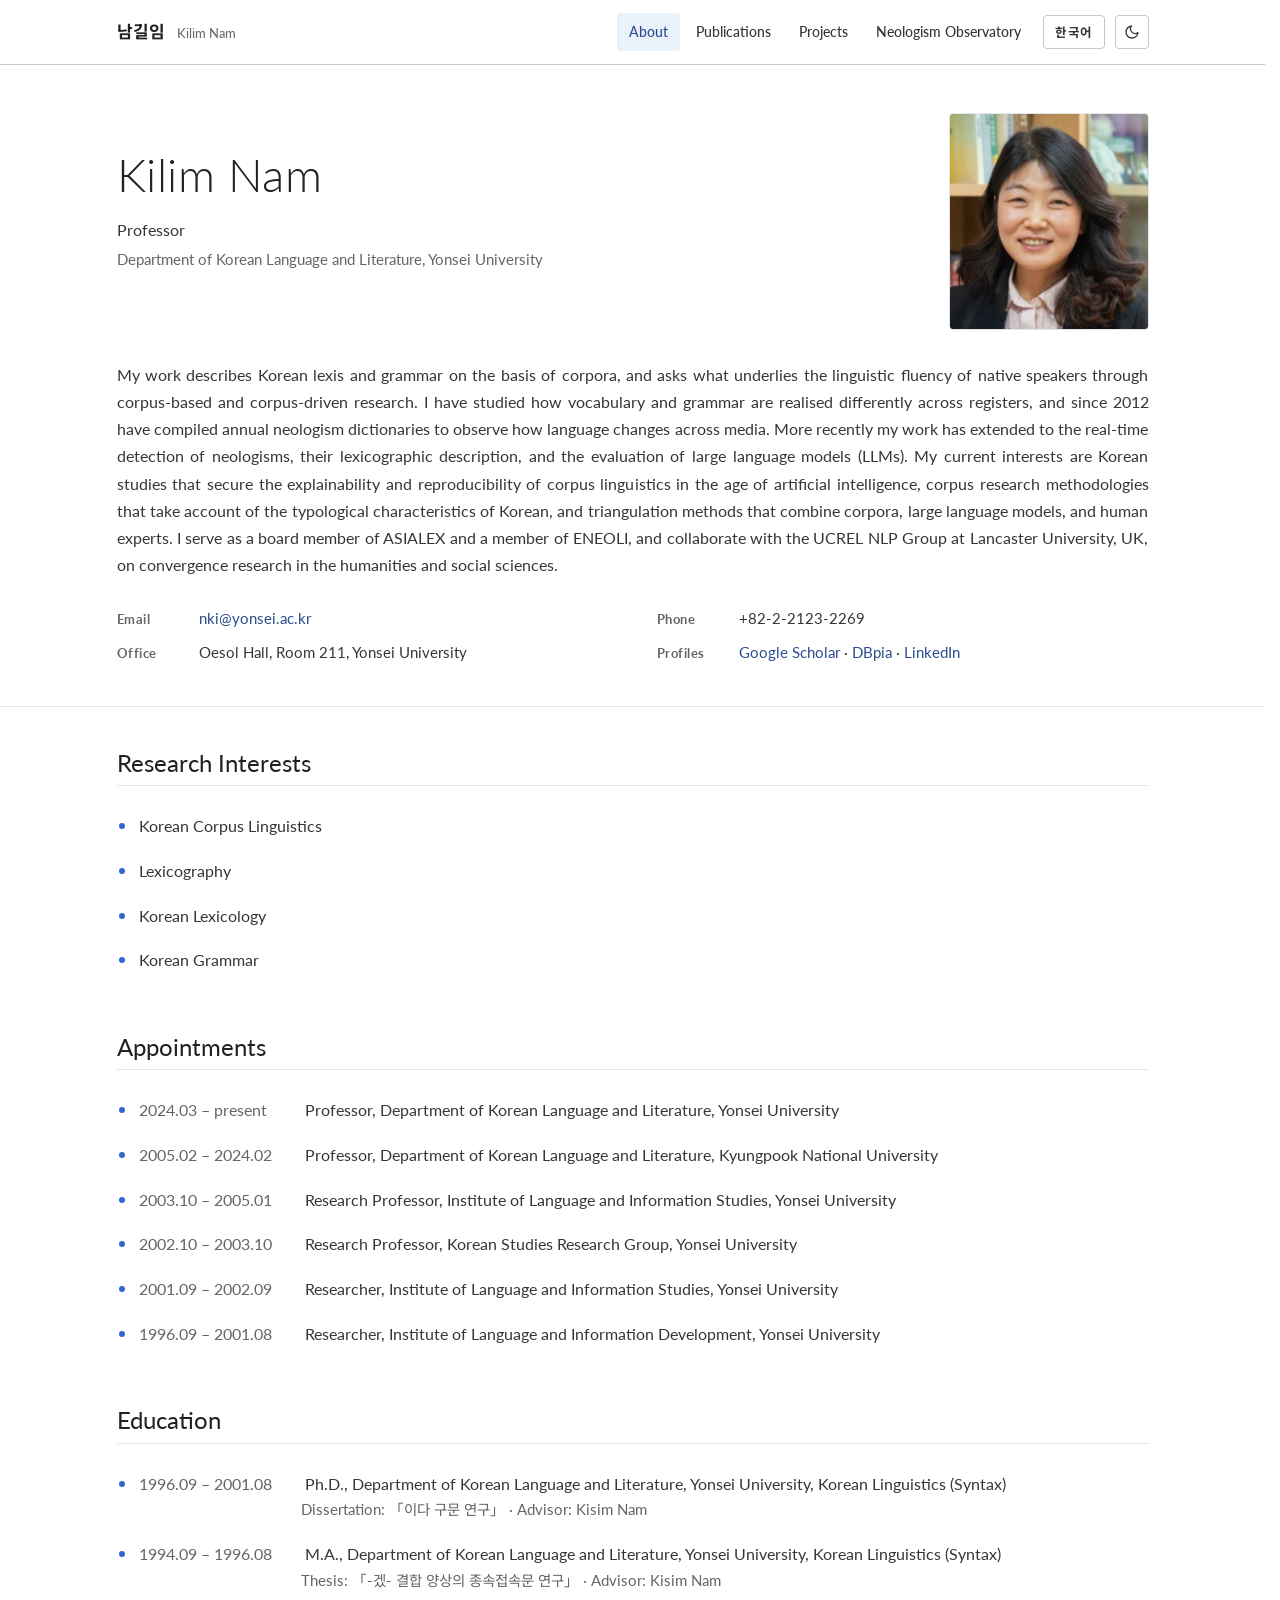
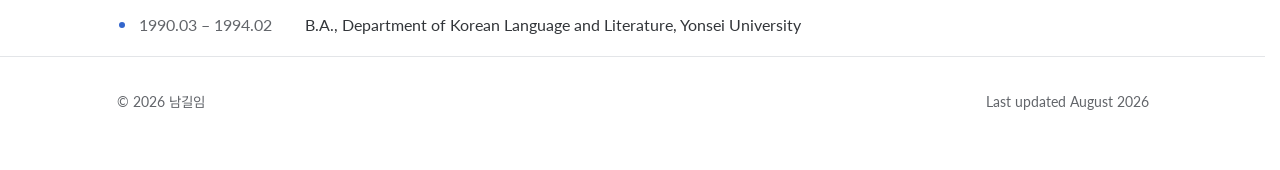
==== commit 6b4d8fce: "신어 관측 시스템 페이지 추가, 저역서 표기 정리 - kno.html 추가: 한국어 신어 관측 시스템(KNO)과 신어 지식그래프(KNO-KG) 소개   네 페이지 상단 메뉴에 '신" ====
--- a/index.html
+++ b/index.html
@@ -27,6 +27,7 @@
       <a href="index.html" aria-current="page"><span class="ko">소개</span><span class="en">About</span></a>
       <a href="publications.html"><span class="ko">연구업적</span><span class="en">Publications</span></a>
       <a href="projects.html"><span class="ko">연구사업</span><span class="en">Projects</span></a>
+      <a href="kno.html"><span class="ko">신어 관측 시스템</span><span class="en">Neologism Observatory</span></a>
       <button class="lang-btn" type="button" aria-label="한국어로 보기">한국어</button>
       <button class="theme-btn" type="button" aria-label="밝은 화면 / 어두운 화면 전환">
         <svg class="icon-sun" viewBox="0 0 24 24" fill="none" stroke="currentColor" stroke-width="2" stroke-linecap="round"><circle cx="12" cy="12" r="4"/><path d="M12 2v2M12 20v2M4.9 4.9l1.4 1.4M17.7 17.7l1.4 1.4M2 12h2M20 12h2M4.9 19.1l1.4-1.4M17.7 6.3l1.4-1.4"/></svg>
--- a/assets/css/style.css
+++ b/assets/css/style.css
@@ -351,6 +351,26 @@
   background: var(--accent); color: var(--bg); padding: 1px 7px; border-radius: 5px; margin-left: 8px;
 }
 
+/* ---------- 신어 관측 시스템 소개 ---------- */
+.h2-en {
+  font-size: 15px; color: var(--muted); font-weight: 400;
+  letter-spacing: .06em; margin-left: 8px;
+}
+.sys__lede { margin: 0 0 14px; font-size: 15.5px; color: var(--ink-soft); max-width: 68ch; }
+.sys__body .bullets { margin-bottom: 16px; }
+
+/* 바깥 사이트로 나가는 단추 */
+.btn {
+  display: inline-flex; align-items: center; gap: 8px;
+  padding: 9px 16px; border-radius: var(--r);
+  border: 1px solid var(--accent); color: var(--accent-ink);
+  background: var(--accent-soft);
+  font-size: 14.5px; font-weight: 700;
+}
+.btn:hover { background: var(--accent); color: #fff; text-decoration: none; }
+.btn svg { width: 14px; height: 14px; }
+:root[data-theme="dark"] .btn:hover { color: var(--bg); }
+
 .empty { padding: 56px 0; text-align: center; color: var(--muted); }
 
 /* ---------- 각주 · 푸터 ---------- */
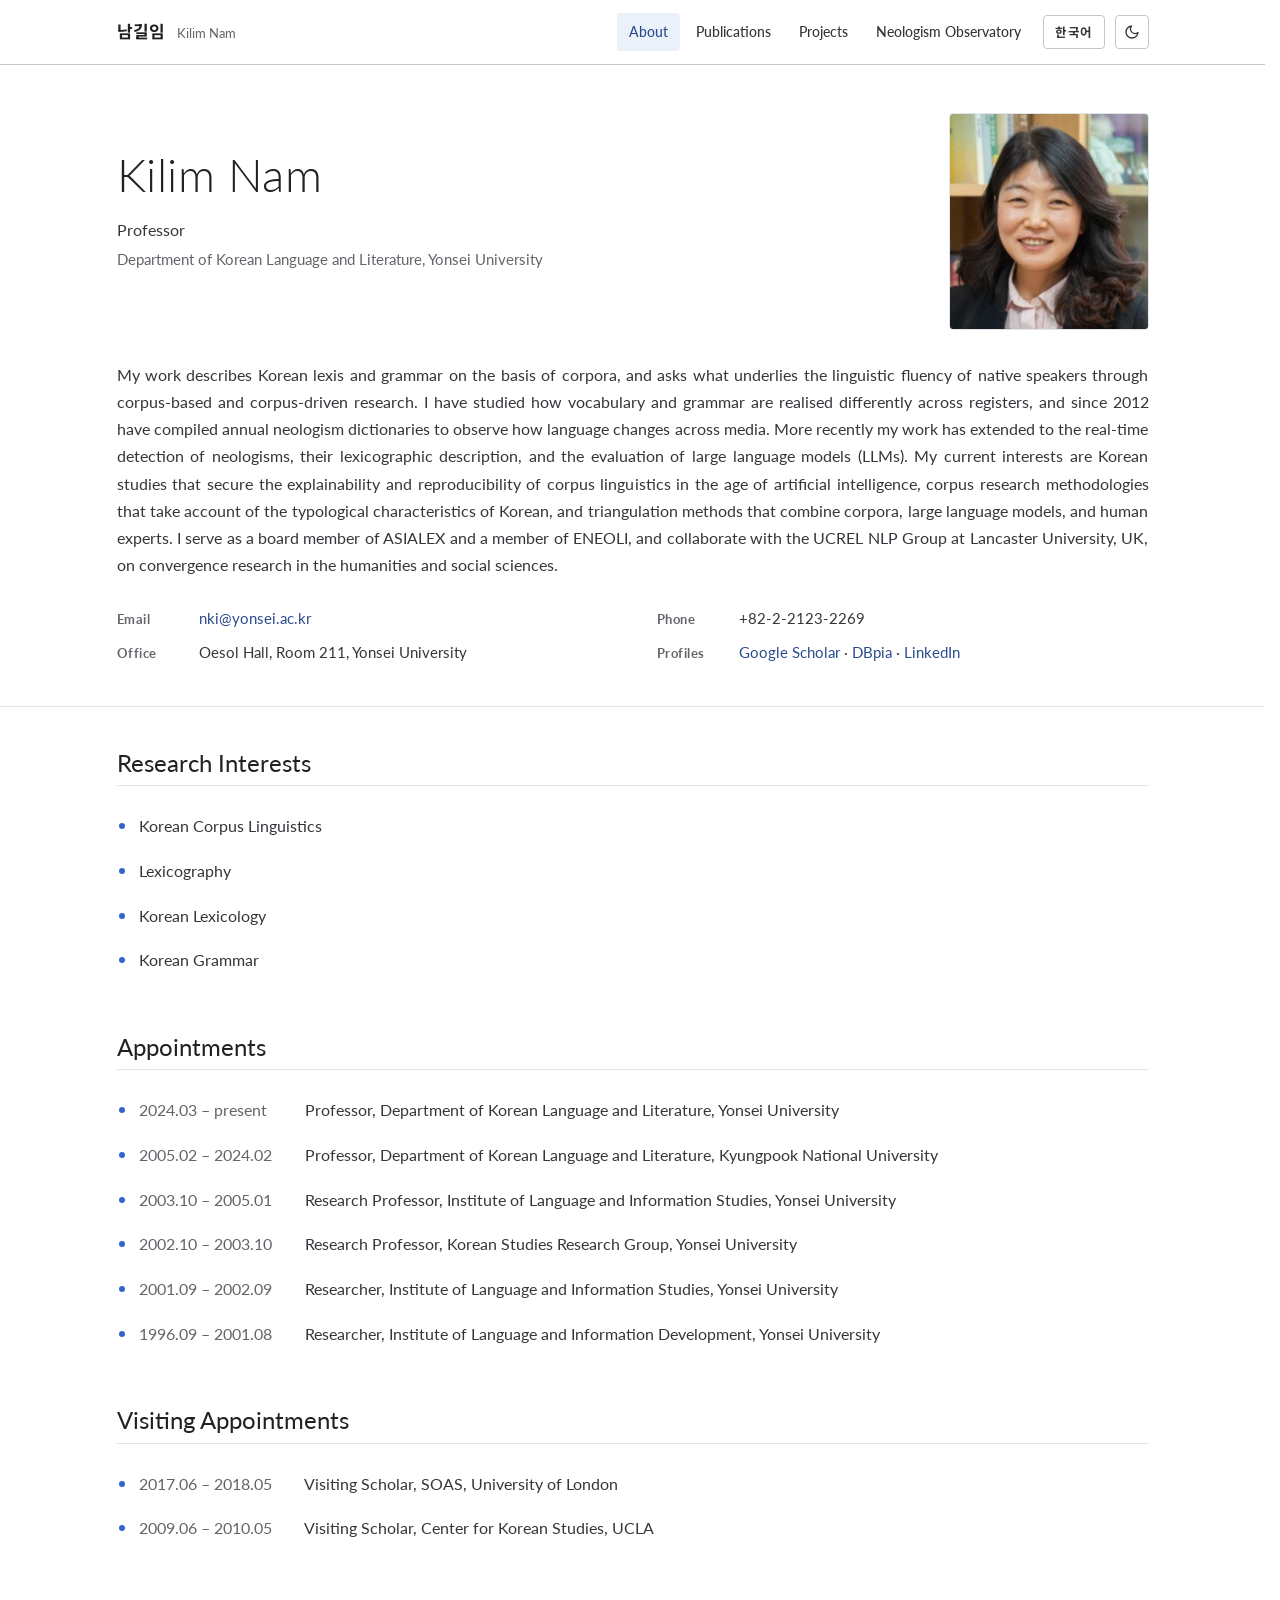
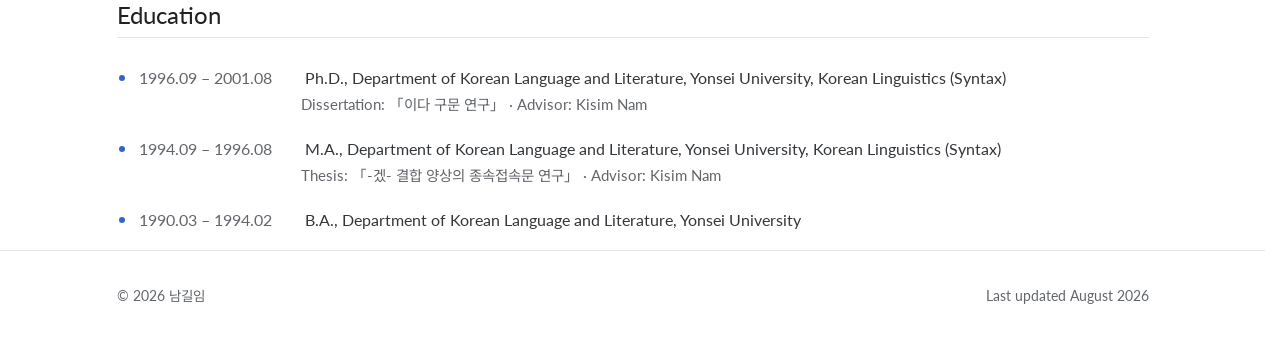
==== commit 54cec6db: "신어 관측 시스템 소개 문구 교체, 방문 연구 섹션 추가 - kno.html 소개 문구를 받은 원문으로 교체 - 방문 연구 섹션 신설 (경력과 학력 사이)   2017.06–201" ====
--- a/index.html
+++ b/index.html
@@ -176,6 +176,27 @@
     </div>
   </section>
 
+  <!-- ===================== 방문 연구 ===================== -->
+  <section class="section">
+    <div class="wrap">
+      <div class="section__head">
+        <h2><span class="ko">방문 연구</span><span class="en">Visiting Appointments</span></h2>
+      </div>
+      <ul class="bullets bullets--range">
+        <li>
+          <span class="yr">2017.06 – 2018.05</span>
+          <span class="ko">런던대학교 SOAS, 방문학자</span>
+          <span class="en">Visiting Scholar, SOAS, University of London</span>
+        </li>
+        <li>
+          <span class="yr">2009.06 – 2010.05</span>
+          <span class="ko">UCLA 한국학연구소, 방문학자</span>
+          <span class="en">Visiting Scholar, Center for Korean Studies, UCLA</span>
+        </li>
+      </ul>
+    </div>
+  </section>
+
   <!-- ===================== 학력 ===================== -->
   <section class="section">
     <div class="wrap">
--- a/assets/css/style.css
+++ b/assets/css/style.css
@@ -356,7 +356,10 @@
   font-size: 15px; color: var(--muted); font-weight: 400;
   letter-spacing: .06em; margin-left: 8px;
 }
-.sys__lede { margin: 0 0 14px; font-size: 15.5px; color: var(--ink-soft); max-width: 68ch; }
+.sys__lede { margin: 0 0 18px; font-size: 15.5px; color: var(--ink-soft); max-width: 68ch; }
+/* "한국어 신어는…" 처럼 다음 내용을 이끄는 한 줄 */
+.sys__q { margin: 0 0 2px; font-size: 15.5px; font-weight: 700; color: var(--ink); }
+.sys__body p { max-width: 68ch; }
 .sys__body .bullets { margin-bottom: 16px; }
 
 /* 바깥 사이트로 나가는 단추 */
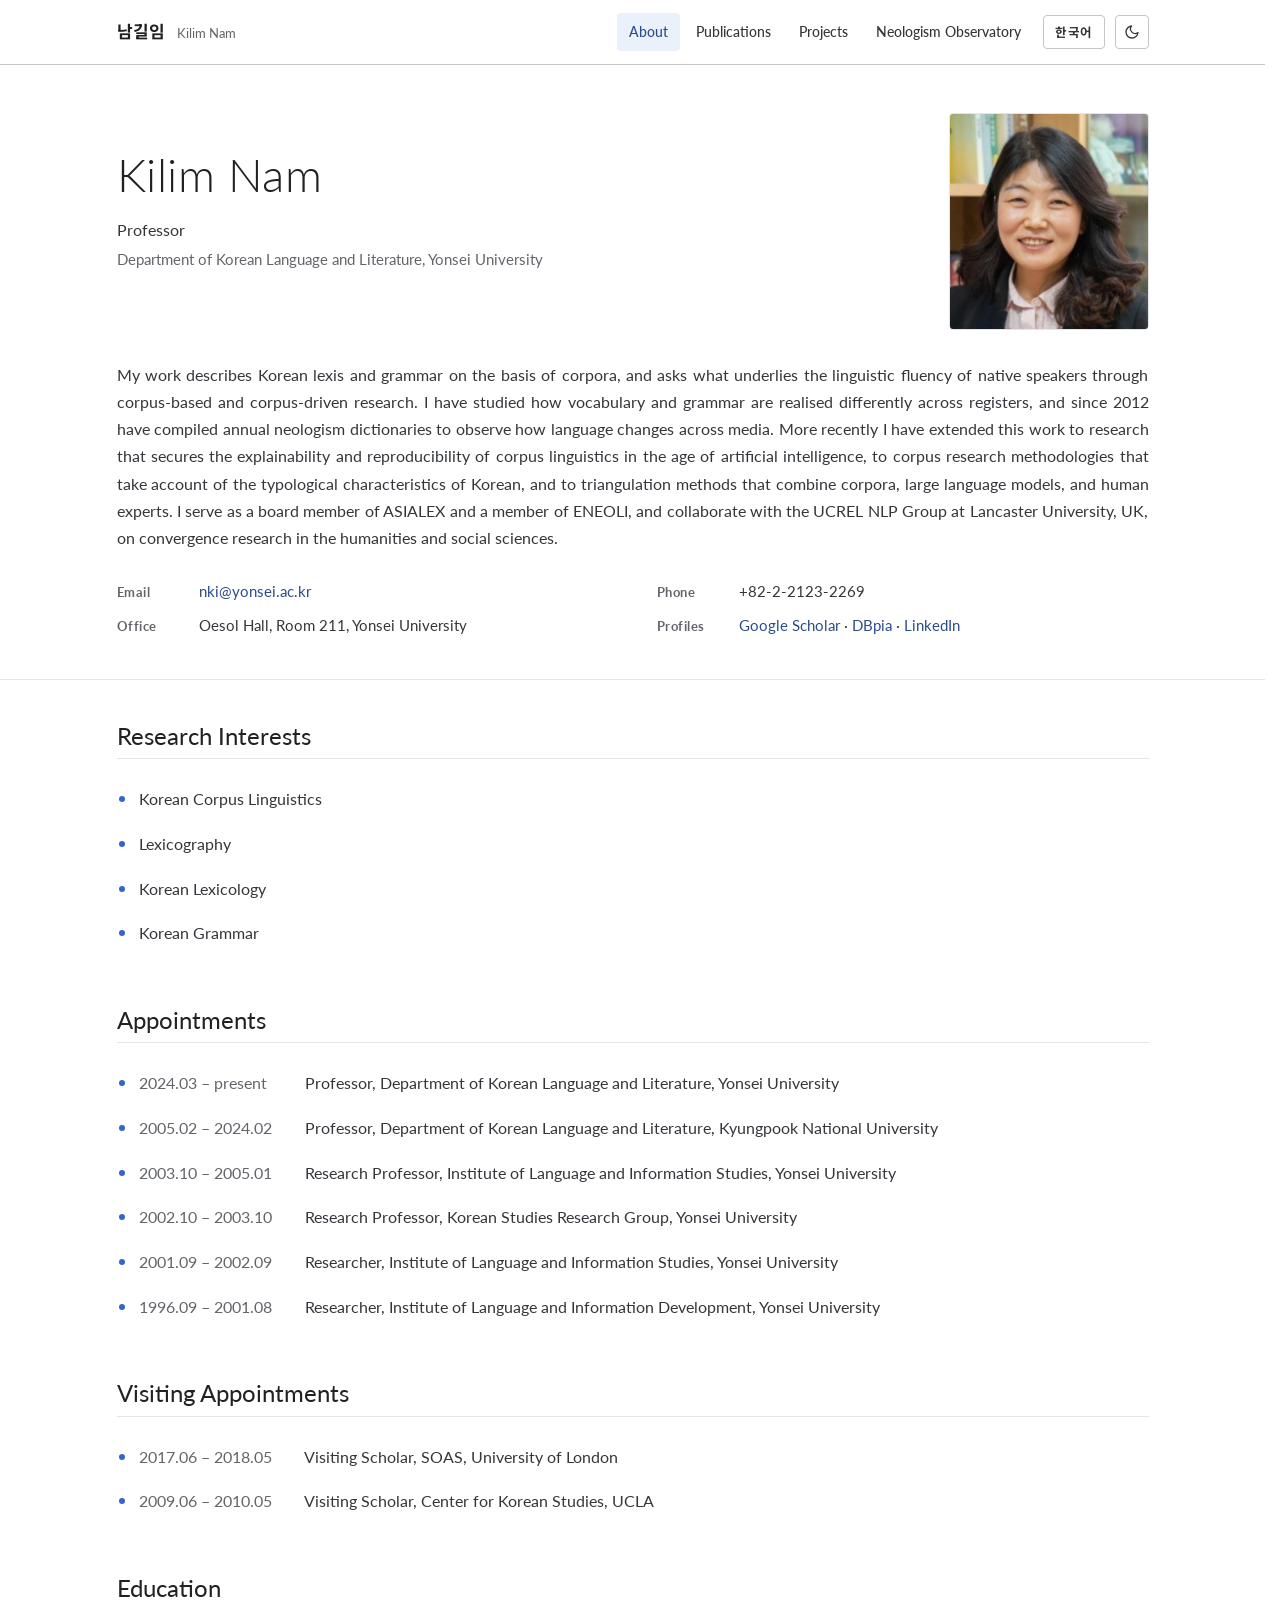
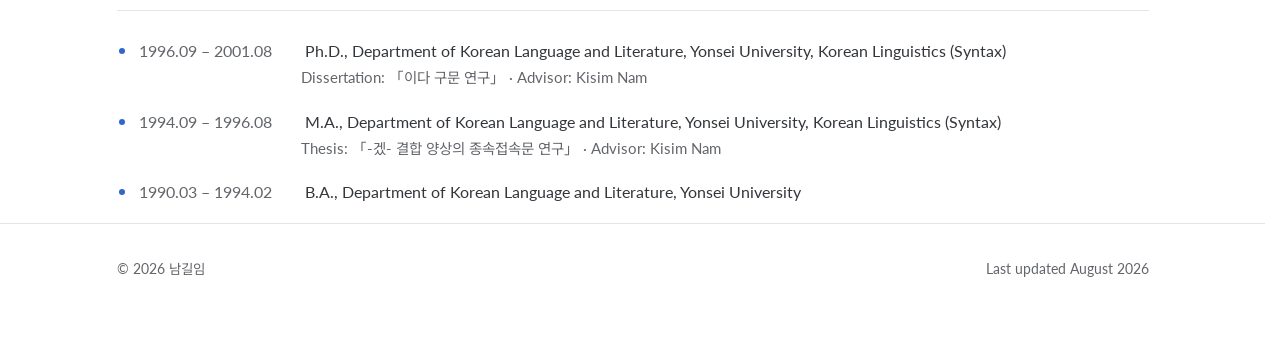
==== commit 6401b0f2: "소개 문단 축약 다섯 문장을 네 문장으로. 실시간 신어 탐지·LLM 평가 문장을 접고 연구 확장 방향 문장에 합침. 영문판도 같은 구성으로 맞춤.  Co-Authored-By: C" ====
--- a/index.html
+++ b/index.html
@@ -65,26 +65,22 @@
         모국어화자의 언어 유창성의 원리를 밝히는 데 관심이 있다. 사용역(register)에 따라
         달리 실현되는 어휘와 문법의 양상을 연구해 왔으며, 2012년 이후 연도별 신어 사전
         구축을 통해 매체에 따라 달리 나타나는 언어 역동성을 관측해 오고 있다. 최근에는
-        실시간 신어의 탐지와 사전 기술, 거대언어모델(LLM)의 언어 능력 평가로 연구를
-        넓혀 가고 있다. 현재 인공지능시대 말뭉치언어학의 설명가능성과 재현가능성을
-        확보한 한국어 연구, 한국어의 유형론적 특성을 고려한 말뭉치 연구 방법론,
-        말뭉치·거대언어모델·인간 전문가의 삼각측량 방법론을 연구하고 있다. 국제
-        네트워크로는 아시아사전학회 보드멤버, 유럽언어혁신연구회(ENEOLI) 회원으로
-        활동하고 있으며, 글로벌인문사회융합 연구로 영국 랭카스터대학교 UCREL NLP
-        그룹과 협업하고 있다.
+        인공지능시대 말뭉치언어학의 설명가능성과 재현가능성을 확보한 연구, 한국어의
+        유형론적 특성을 고려한 말뭉치 연구 방법론, 말뭉치·거대언어모델·인간 전문가의
+        삼각측량 방법론으로 연구를 확장하고 있다. 국제 네트워크로는 아시아사전학회
+        보드멤버, 유럽언어혁신연구회(ENEOLI) 회원으로 활동하고 있으며,
+        글로벌인문사회융합 연구로 영국 랭카스터대학교 UCREL NLP 그룹과 협업하고 있다.
       </p>
       <p class="hero__lede en">
         My work describes Korean lexis and grammar on the basis of corpora, and asks what
         underlies the linguistic fluency of native speakers through corpus-based and
         corpus-driven research. I have studied how vocabulary and grammar are realised
         differently across registers, and since 2012 have compiled annual neologism
-        dictionaries to observe how language changes across media. More recently my work
-        has extended to the real-time detection of neologisms, their lexicographic
-        description, and the evaluation of large language models (LLMs). My current
-        interests are Korean studies that secure the explainability and reproducibility of
-        corpus linguistics in the age of artificial intelligence, corpus research
+        dictionaries to observe how language changes across media. More recently I have
+        extended this work to research that secures the explainability and reproducibility
+        of corpus linguistics in the age of artificial intelligence, to corpus research
         methodologies that take account of the typological characteristics of Korean, and
-        triangulation methods that combine corpora, large language models, and human
+        to triangulation methods that combine corpora, large language models, and human
         experts. I serve as a board member of ASIALEX and a member of ENEOLI, and
         collaborate with the UCREL NLP Group at Lancaster University, UK, on convergence
         research in the humanities and social sciences.
--- a/assets/css/style.css
+++ b/assets/css/style.css
@@ -356,6 +356,21 @@
   font-size: 15px; color: var(--muted); font-weight: 400;
   letter-spacing: .06em; margin-left: 8px;
 }
+/* 설명은 왼쪽, 그림은 오른쪽 */
+.sys { display: grid; grid-template-columns: 1fr 320px; gap: 40px; align-items: start; }
+.sys__figure { margin: 0; }
+.sys__figure img {
+  width: 100%; height: auto; display: block;
+  border: 1px solid var(--line); border-radius: var(--r);
+}
+.sys__figure figcaption {
+  margin-top: 8px; font-size: 12.5px; color: var(--muted); text-align: center;
+}
+@media (max-width: 860px) {
+  .sys { grid-template-columns: 1fr; gap: 24px; }
+  .sys__figure { max-width: 420px; }
+}
+
 .sys__lede { margin: 0 0 18px; font-size: 15.5px; color: var(--ink-soft); max-width: 68ch; }
 /* "한국어 신어는…" 처럼 다음 내용을 이끄는 한 줄 */
 .sys__q { margin: 0 0 2px; font-size: 15.5px; font-weight: 700; color: var(--ink); }
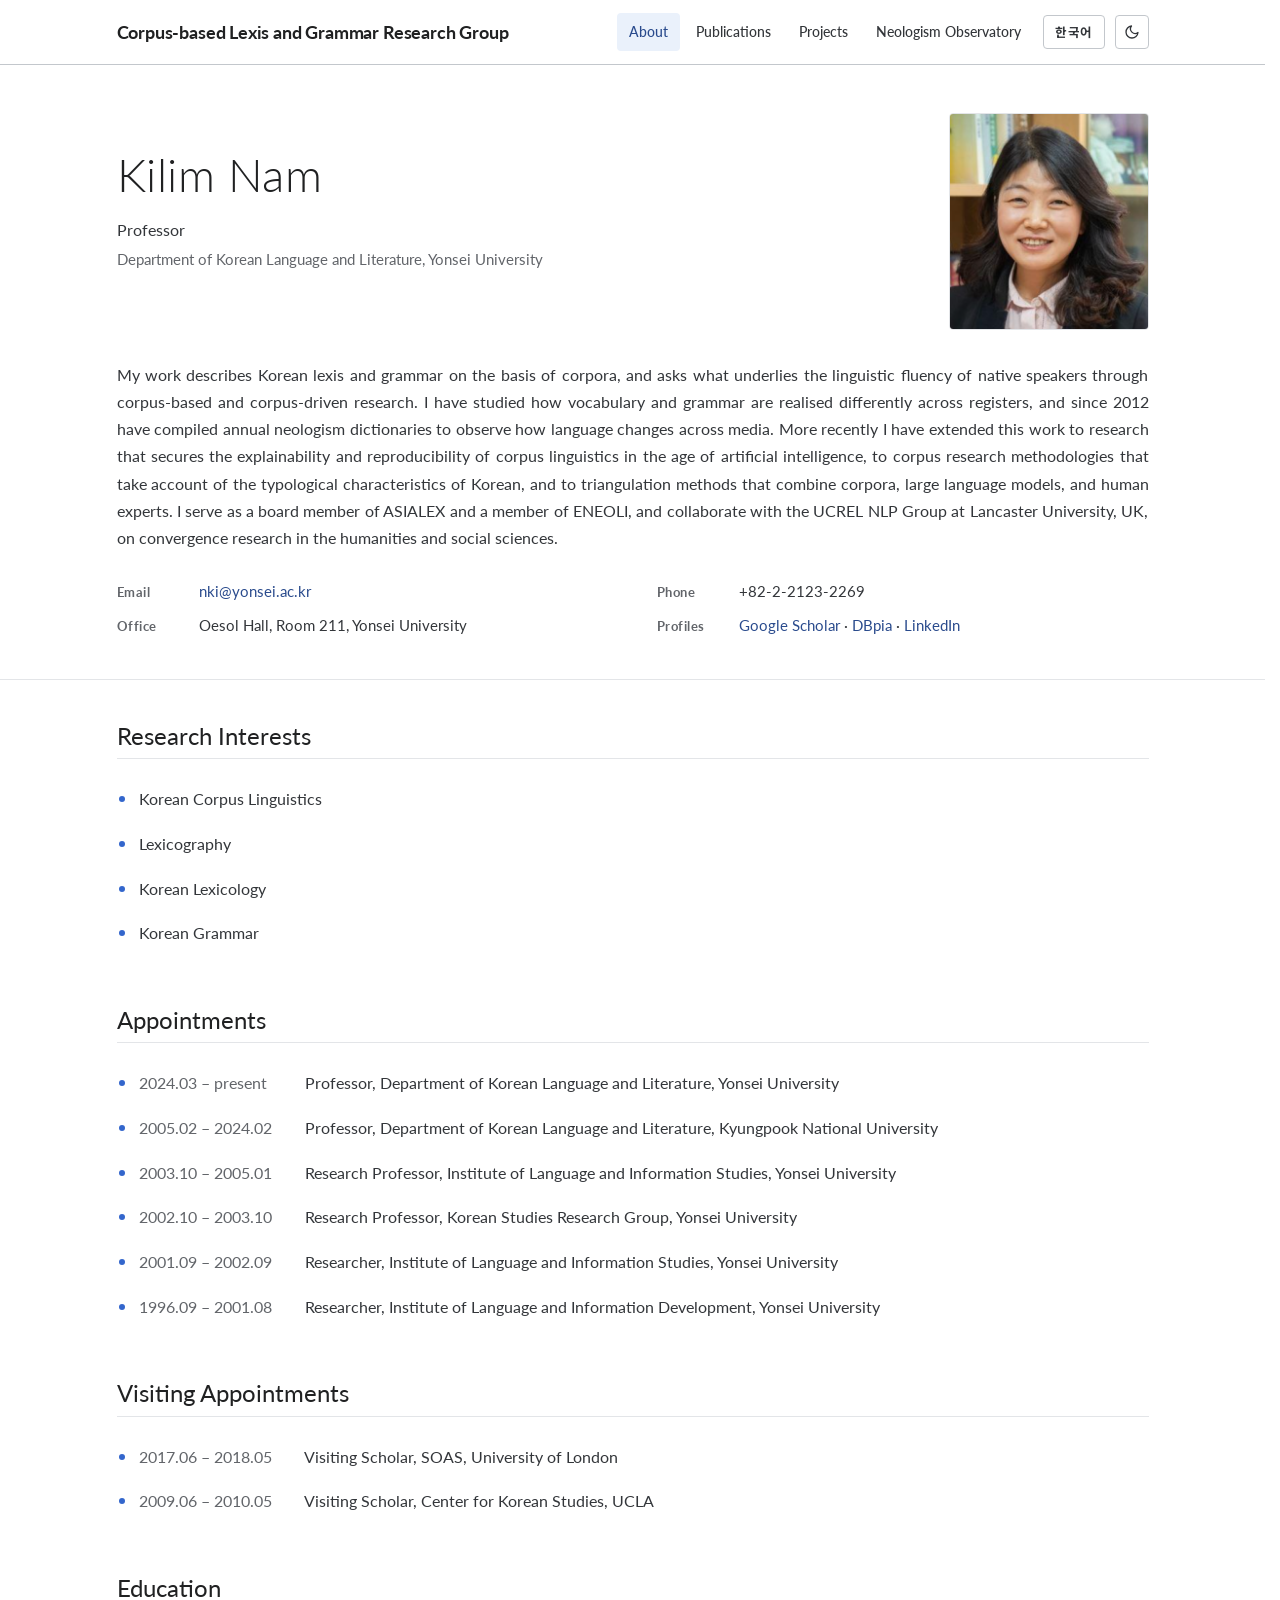
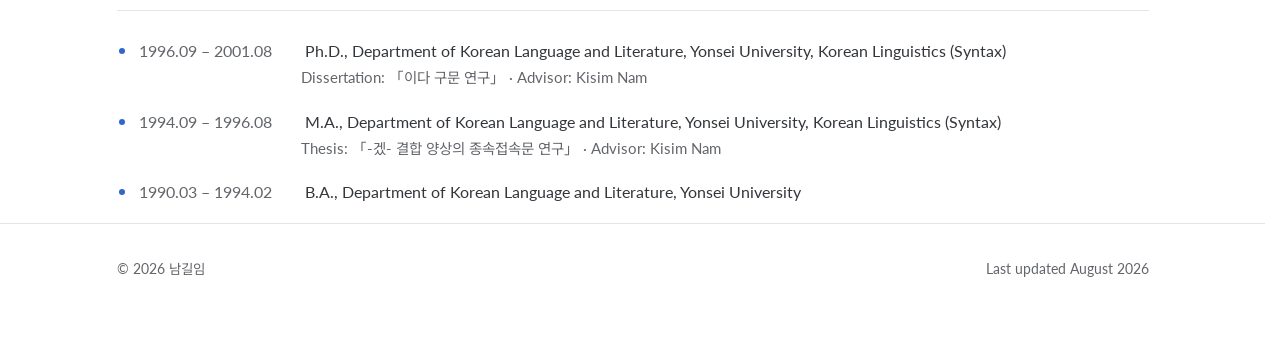
==== commit 65e3631d: "상단 왼쪽을 연구실 이름으로 교체 - 남길임 / Kilim Nam → 말뭉치 기반 어휘·문법 연구실   (영문: Corpus-based Lexis and Grammar Resear" ====
--- a/index.html
+++ b/index.html
@@ -22,12 +22,12 @@
 
 <header class="topbar">
   <div class="wrap topbar__inner">
-    <a class="brand" href="index.html">남길임 <span>Kilim Nam</span></a>
+    <a class="brand" href="index.html"><span class="ko">말뭉치 기반 어휘·문법 연구실</span><span class="en">Corpus-based Lexis and Grammar Research Group</span></a>
     <nav class="nav">
-      <a href="index.html" aria-current="page"><span class="ko">소개</span><span class="en">About</span></a>
-      <a href="publications.html"><span class="ko">연구업적</span><span class="en">Publications</span></a>
-      <a href="projects.html"><span class="ko">연구사업</span><span class="en">Projects</span></a>
-      <a href="kno.html"><span class="ko">신어 관측 시스템</span><span class="en">Neologism Observatory</span></a>
+      <a href="index.html" aria-current="page">About</a>
+      <a href="publications.html">Publications</a>
+      <a href="projects.html">Projects</a>
+      <a href="kno.html">Neologism Observatory</a>
       <button class="lang-btn" type="button" aria-label="한국어로 보기">한국어</button>
       <button class="theme-btn" type="button" aria-label="밝은 화면 / 어두운 화면 전환">
         <svg class="icon-sun" viewBox="0 0 24 24" fill="none" stroke="currentColor" stroke-width="2" stroke-linecap="round"><circle cx="12" cy="12" r="4"/><path d="M12 2v2M12 20v2M4.9 4.9l1.4 1.4M17.7 17.7l1.4 1.4M2 12h2M20 12h2M4.9 19.1l1.4-1.4M17.7 6.3l1.4-1.4"/></svg>
--- a/assets/css/style.css
+++ b/assets/css/style.css
@@ -95,15 +95,15 @@
 }
 .topbar__inner { display: flex; align-items: center; gap: 20px; height: 64px; }
 
+/* 상단 왼쪽은 연구실 이름 한 줄 (한국어/영어는 .ko·.en으로 갈린다) */
 .brand {
-  font-family: var(--font); font-weight: 700; font-size: 17px;
-  letter-spacing: 0; color: var(--ink); white-space: nowrap;
+  font-family: var(--font); font-weight: 700; font-size: 18px;
+  letter-spacing: -.01em; color: var(--ink); white-space: nowrap;
 }
 .brand:hover { text-decoration: none; }
-.brand span {
-  color: var(--muted); font-family: var(--font); font-weight: 400;
-  font-size: 13px; margin-left: 8px;
-}
+/* 내비까지 한 줄에 들어가지 않는 폭에서는 조금 줄인다 */
+@media (max-width: 1040px) { .brand { font-size: 16px; } }
+@media (max-width: 880px)  { .brand { font-size: 15px; white-space: normal; } }
 
 .nav { margin-left: auto; display: flex; align-items: center; gap: 4px; }
 .nav a {
@@ -412,7 +412,6 @@
   .portrait { max-width: 180px; }
   .news li { grid-template-columns: 1fr; gap: 2px; }
   .proj { grid-template-columns: 1fr; gap: 4px; }
-  .brand span { display: none; }
   .nav a { padding: 7px 9px; font-size: 13.5px; }
   .section { padding: 44px 0; }
   .filters { position: static; }
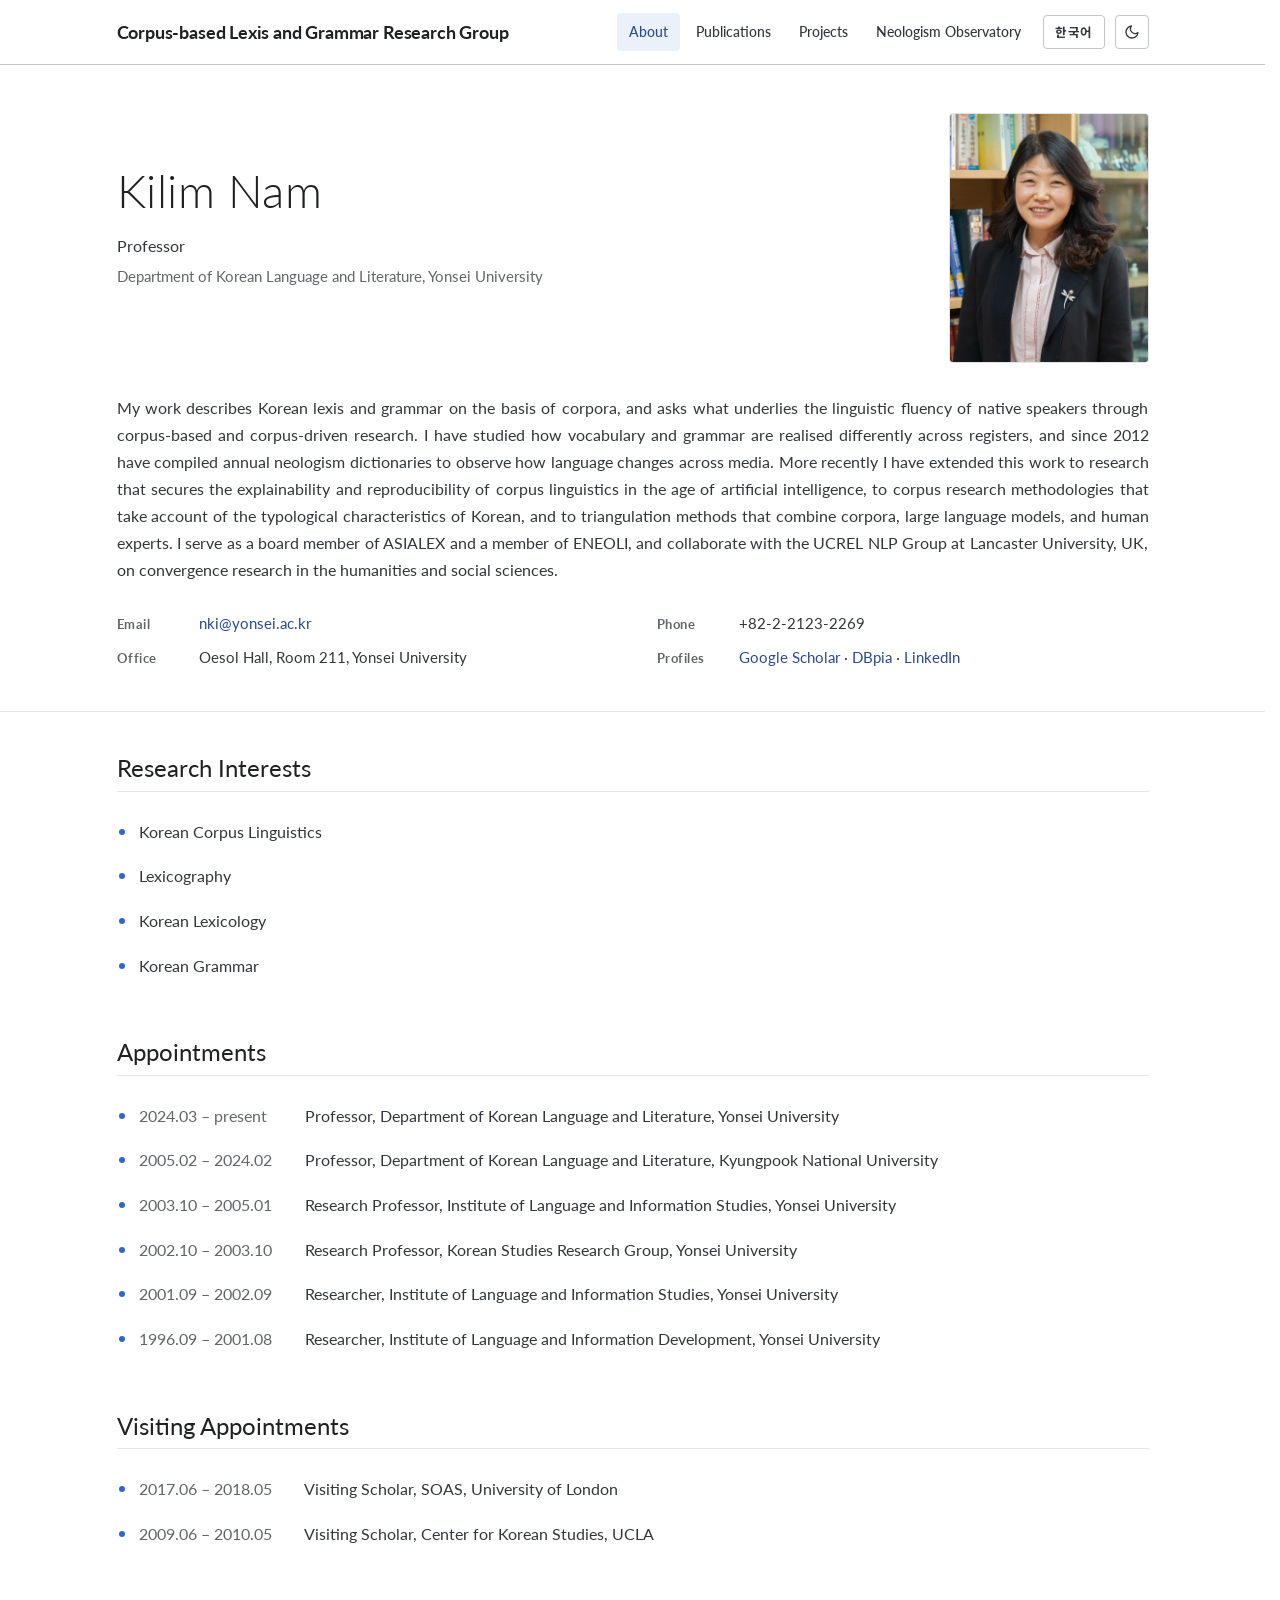
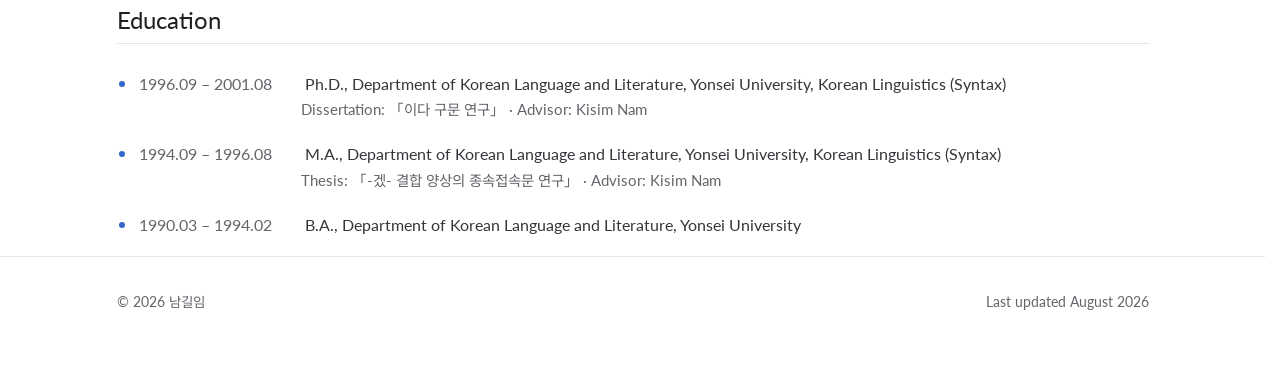
==== commit 810a5086: "프로필 사진 교체 406x441 → 820x1025. 2023년 국립국어원 인터뷰 원본(5498x3665)에서 상반신을 4:5로 잘라 씀. 고해상도 화면에서도 선명하게 보임.  C" ====
--- a/index.html
+++ b/index.html
@@ -56,7 +56,7 @@
             <span class="en">Department of Korean Language and Literature, Yonsei University</span>
           </p>
         </div>
-        <img class="portrait" src="assets/img/portrait.png" alt="남길임 교수" width="406" height="441">
+        <img class="portrait" src="assets/img/portrait.jpg" alt="남길임 교수" width="820" height="1025">
       </div>
 
       <!-- 2행: 소개 -->
